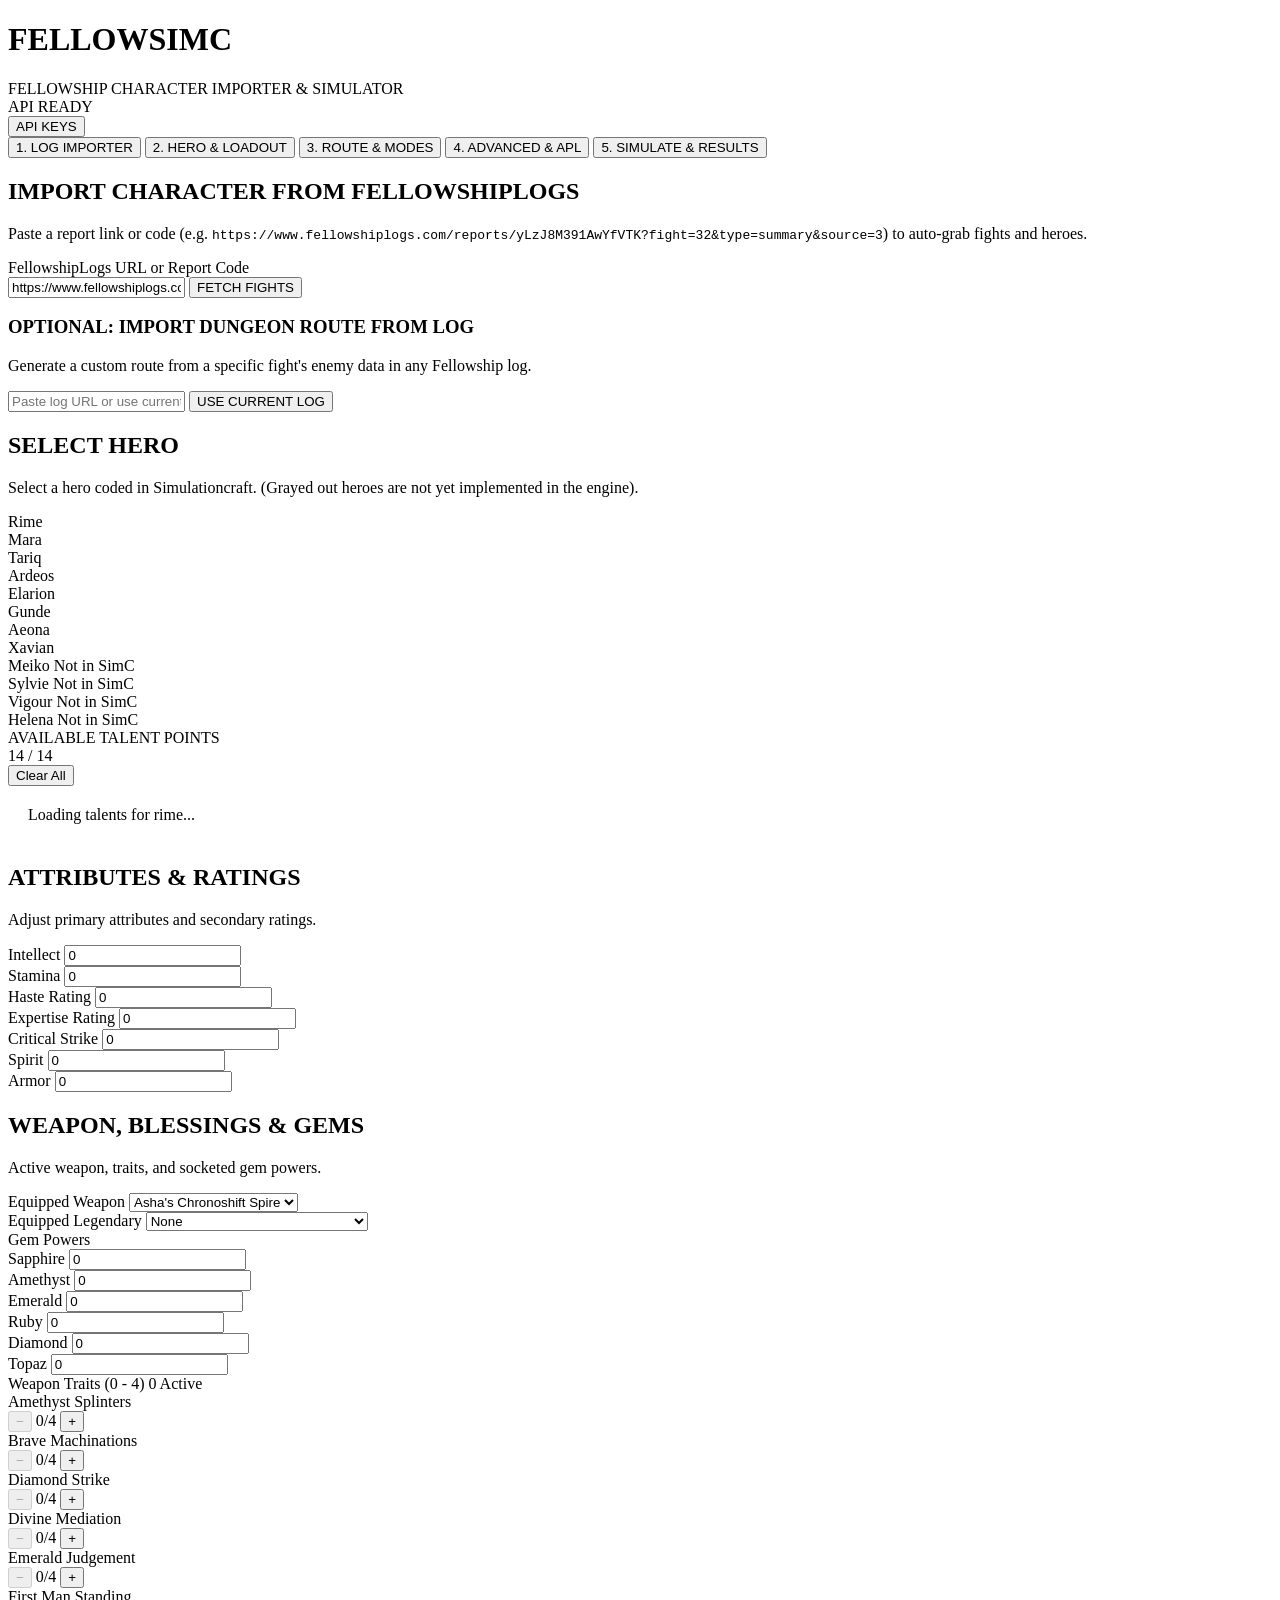
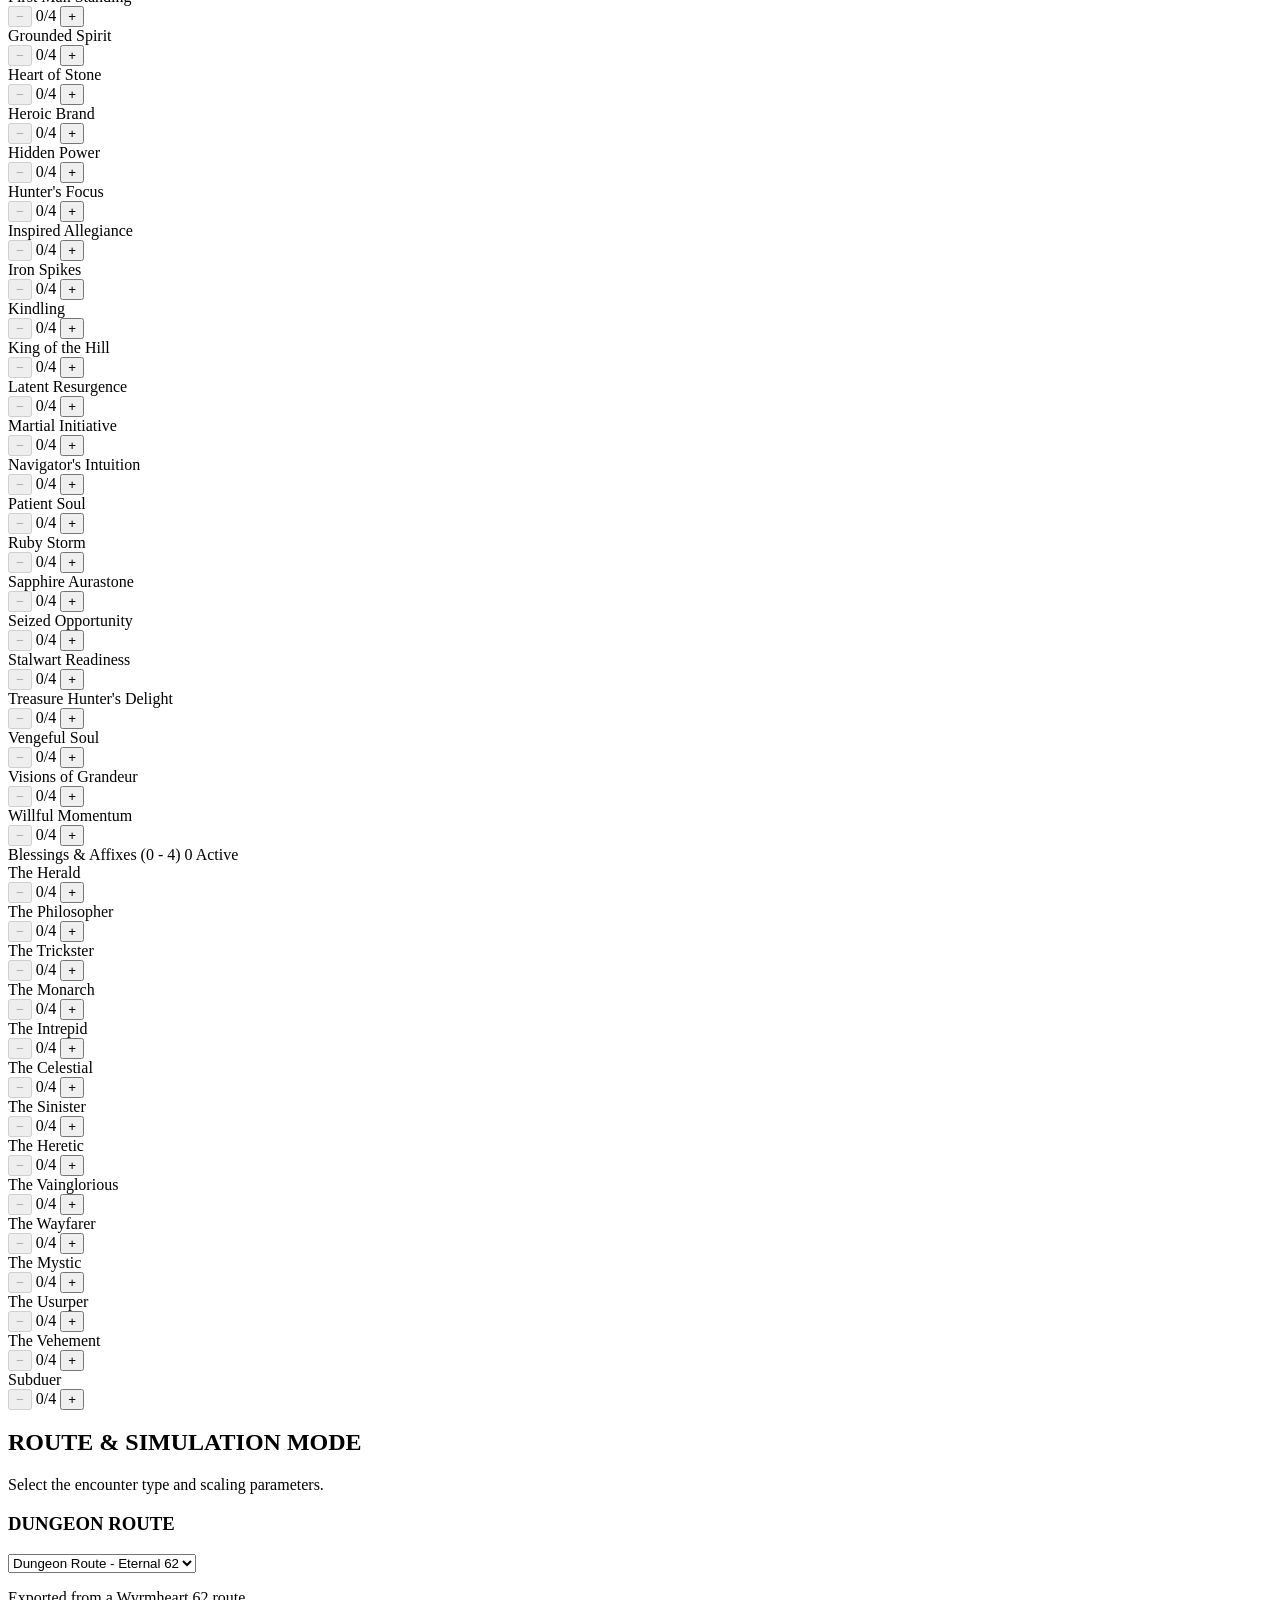
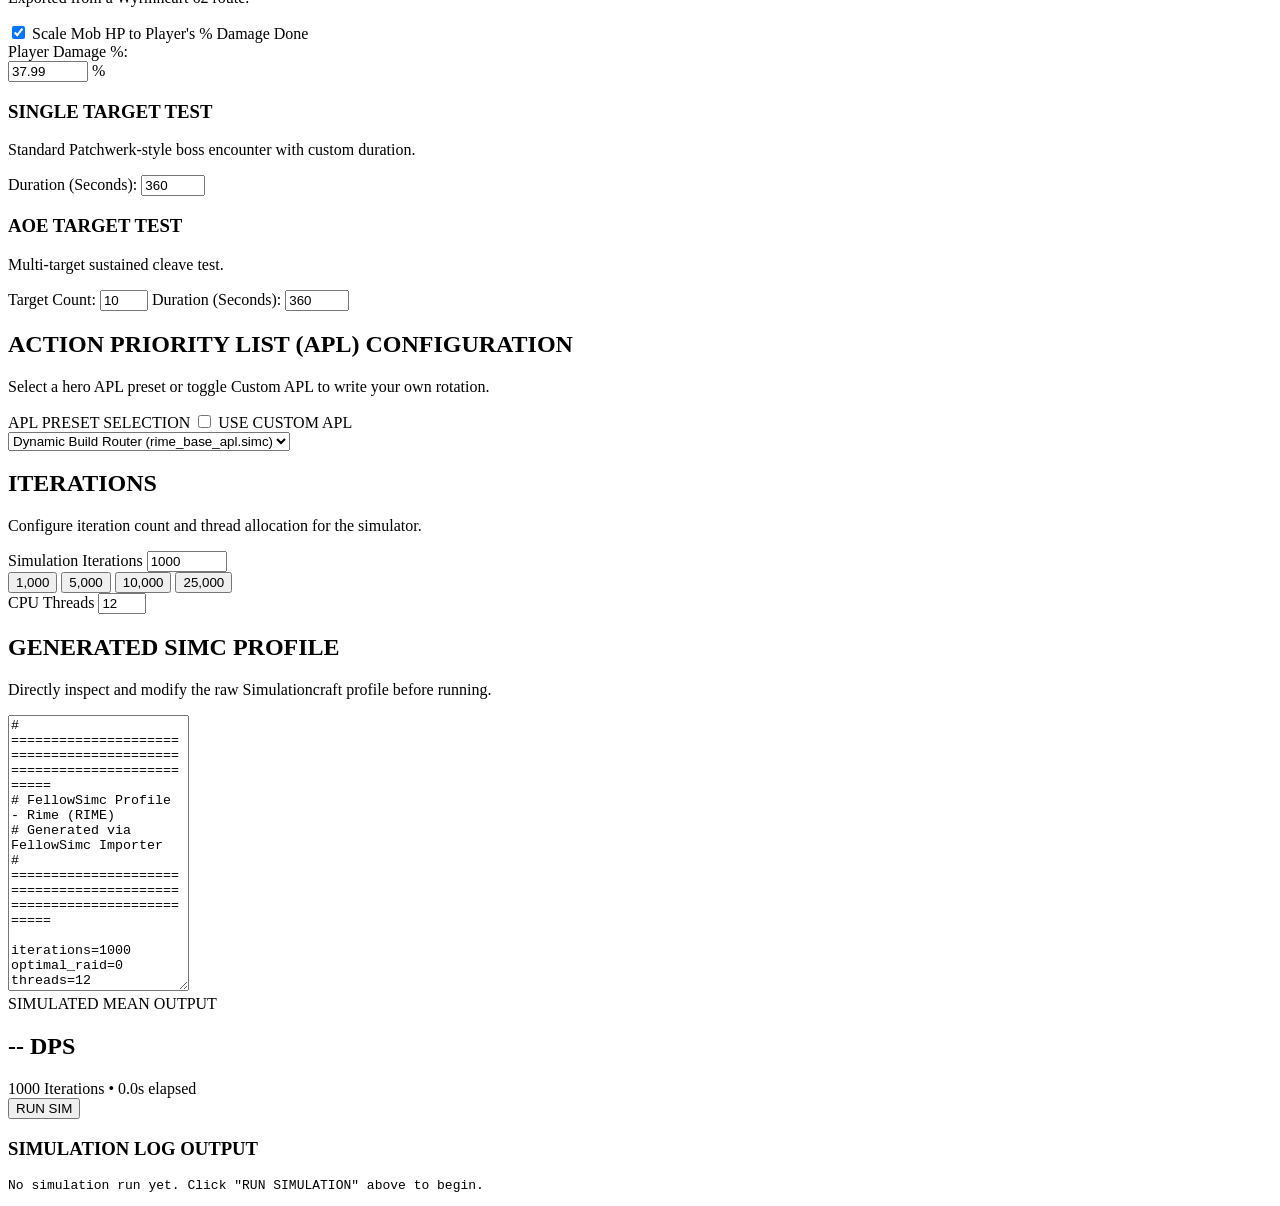
==== ui/static/index.html @ 022f887b "Updated Readme. Added Rime Base APL.  Cleaned up some UI elements to be more clear." ====
<!DOCTYPE html>
<html lang="en">
<head>
  <meta charset="UTF-8">
  <meta name="viewport" content="width=device-width, initial-scale=1.0">
  <title>FellowSimc - Fellowship Character Importer & Simulator</title>
  <link rel="stylesheet" href="css/style.css">
  <link href="https://fonts.googleapis.com/css2?family=Cinzel:wght@600;700;800&family=Inter:wght@400;500;600;700&family=JetBrains+Mono:wght@400;500;700&display=swap" rel="stylesheet">
</head>
<body>
  <div class="app-container">
    <!-- Top Header -->
    <header class="app-header">
      <div class="header-brand">
        <div class="brand-text">
          <h1><span class="brand-white">FELLOW</span><span class="brand-gold">SIMC</span></h1>
          <span class="brand-subtitle">FELLOWSHIP CHARACTER IMPORTER & SIMULATOR</span>
        </div>
      </div>
      <div class="header-actions">
        <div id="connection-status" class="status-badge connected">
          <span class="status-dot"></span>
          <span class="status-text">API READY</span>
        </div>
        <button id="btn-settings" class="btn btn-secondary" title="API Settings">API KEYS</button>
      </div>
    </header>

    <!-- Navigation Tabs -->
    <nav class="nav-tabs">
      <button class="nav-tab active" data-tab="tab-importer">1. LOG IMPORTER</button>
      <button class="nav-tab" data-tab="tab-hero">2. HERO & LOADOUT</button>
      <button class="nav-tab" data-tab="tab-routes">3. ROUTE & MODES</button>
      <button class="nav-tab" data-tab="tab-advanced">4. ADVANCED & APL</button>
      <button class="nav-tab" data-tab="tab-results">5. SIMULATE & RESULTS</button>
    </nav>

    <!-- Main Content Area -->
    <main class="main-content">
      <!-- TAB 1: IMPORTER -->
      <section id="tab-importer" class="tab-pane active">
        <div class="card">
          <div class="card-header">
            <h2>IMPORT CHARACTER FROM FELLOWSHIPLOGS</h2>
            <p>Paste a report link or code (e.g. <code>https://www.fellowshiplogs.com/reports/yLzJ8M391AwYfVTK?fight=32&type=summary&source=3</code>) to auto-grab fights and heroes.</p>
          </div>
          <div class="card-body">
            <div class="form-group">
              <label for="input-report-url">FellowshipLogs URL or Report Code</label>
              <div class="input-action-group">
                <input type="text" id="input-report-url" class="form-input" placeholder="https://www.fellowshiplogs.com/reports/yLzJ8M391AwYfVTK?fight=32&type=summary&source=3" value="https://www.fellowshiplogs.com/reports/yLzJ8M391AwYfVTK?fight=32&type=summary&source=3">
                <button id="btn-fetch-report" class="btn btn-primary">FETCH FIGHTS</button>
              </div>
            </div>

            <div id="import-selection-area" class="selection-grid" style="display: none;">
              <div class="form-group">
                <label for="select-fight">Select Fight / Encounter</label>
                <select id="select-fight" class="form-select"></select>
              </div>

              <div class="form-group">
                <label for="select-player">Select Hero / Player</label>
                <select id="select-player" class="form-select"></select>
              </div>

              <div class="form-group full-width">
                <button id="btn-load-character" class="btn btn-primary btn-lg">
                  IMPORT CHARACTER LOADOUT
                </button>
              </div>
            </div>

            <div id="character-summary-badge" class="character-summary-card" style="display: none;">
              <div class="char-header-row">
                <h3 id="summary-name">MIDPLS</h3>
                <span id="summary-class" class="badge-role">RIME</span>
              </div>
              <div class="char-quick-stats" id="summary-stats">
                <!-- Dynamically populated stats -->
              </div>
            </div>

            <!-- Optional: Import Dungeon Route from Log -->
            <div class="route-import-subcard">
              <div class="subcard-header">
                <h3>OPTIONAL: IMPORT DUNGEON ROUTE FROM LOG</h3>
                <p>Generate a custom route from a specific fight's enemy data in any Fellowship log.</p>
              </div>
              <div class="input-action-group">
                <input type="text" id="input-route-url" class="form-input" placeholder="Paste log URL or use current report..." value="">
                <button id="btn-use-current-log-route" class="btn btn-secondary">USE CURRENT LOG</button>
                <button id="btn-import-log-route" class="btn btn-primary" style="display: none;">IMPORT ROUTE</button>
              </div>
              <div id="route-import-status" class="route-status-text" style="display: none;"></div>
            </div>
          </div>
        </div>
      </section>

      <!-- TAB 2: HERO & LOADOUT (HERO SELECTOR + TALENTS + GEAR & STATS) -->
      <section id="tab-hero" class="tab-pane">
        <!-- Hero Selector Card -->
        <div class="card hero-picker-card">
          <div class="card-header">
            <h2>SELECT HERO</h2>
            <p>Select a hero coded in Simulationcraft. (Grayed out heroes are not yet implemented in the engine).</p>
          </div>
          <div class="hero-picker-grid" id="hero-picker-container">
            <!-- Active Heroes -->
            <div class="hero-picker-item active" data-hero="rime">
              <span class="hero-chip-name">Rime</span>
            </div>
            <div class="hero-picker-item" data-hero="mara">
              <span class="hero-chip-name">Mara</span>
            </div>
            <div class="hero-picker-item" data-hero="tariq">
              <span class="hero-chip-name">Tariq</span>
            </div>
            <div class="hero-picker-item" data-hero="ardeos">
              <span class="hero-chip-name">Ardeos</span>
            </div>
            <div class="hero-picker-item" data-hero="elarion">
              <span class="hero-chip-name">Elarion</span>
            </div>
            <div class="hero-picker-item" data-hero="gunde">
              <span class="hero-chip-name">Gunde</span>
            </div>
            <div class="hero-picker-item" data-hero="aeona">
              <span class="hero-chip-name">Aeona</span>
            </div>
            <div class="hero-picker-item" data-hero="xavian">
              <span class="hero-chip-name">Xavian</span>
            </div>
            <!-- Unimplemented Heroes -->
            <div class="hero-picker-item disabled" title="Not yet implemented in SimC">
              <span class="hero-chip-name">Meiko</span>
              <span class="hero-disabled-tag">Not in SimC</span>
            </div>
            <div class="hero-picker-item disabled" title="Not yet implemented in SimC">
              <span class="hero-chip-name">Sylvie</span>
              <span class="hero-disabled-tag">Not in SimC</span>
            </div>
            <div class="hero-picker-item disabled" title="Not yet implemented in SimC">
              <span class="hero-chip-name">Vigour</span>
              <span class="hero-disabled-tag">Not in SimC</span>
            </div>
            <div class="hero-picker-item disabled" title="Not yet implemented in SimC">
              <span class="hero-chip-name">Helena</span>
              <span class="hero-disabled-tag">Not in SimC</span>
            </div>
          </div>
        </div>

        <!-- Talent Tree Section -->
        <div class="card talent-tree-card">
          <div class="talent-header-row">
            <div class="talent-points-block">
              <span class="points-label">AVAILABLE TALENT POINTS</span>
              <div class="points-value-display">
                <span id="talent-points-available" class="points-bold">14</span>
                <span class="points-max">/ 14</span>
              </div>
            </div>
            <button id="btn-clear-talents" class="btn-clear-talents" type="button">Clear All</button>
          </div>

          <div class="talent-tiers-list" id="talent-tiers-container">
            <!-- Dynamically populated 6 tiers (I through VI) with 3-column talent cards -->
          </div>
        </div>

        <!-- Gear & Stats Section -->
        <div class="stats-gear-grid">
          <!-- Attributes Card -->
          <div class="card">
            <div class="card-header">
              <h2>ATTRIBUTES & RATINGS</h2>
              <p>Adjust primary attributes and secondary ratings.</p>
            </div>
            <div class="card-body">
              <div class="stats-inputs-grid">
                <div class="stat-box">
                  <label id="label-stat-primary" for="stat-primary">Intellect</label>
                  <input type="number" id="stat-primary" class="form-input" value="183">
                </div>
                <div class="stat-box">
                  <label for="stat-stamina">Stamina</label>
                  <input type="number" id="stat-stamina" class="form-input" value="397">
                </div>
                <div class="stat-box">
                  <label for="stat-haste">Haste Rating</label>
                  <input type="number" id="stat-haste" class="form-input" value="149">
                </div>
                <div class="stat-box">
                  <label for="stat-expertise">Expertise Rating</label>
                  <input type="number" id="stat-expertise" class="form-input" value="132">
                </div>
                <div class="stat-box">
                  <label for="stat-crit">Critical Strike</label>
                  <input type="number" id="stat-crit" class="form-input" value="120">
                </div>
                <div class="stat-box">
                  <label for="stat-spirit">Spirit</label>
                  <input type="number" id="stat-spirit" class="form-input" value="104">
                </div>
                <div class="stat-box">
                  <label for="stat-armor">Armor</label>
                  <input type="number" id="stat-armor" class="form-input" value="539">
                </div>
              </div>
            </div>
          </div>

          <!-- Weapon & Blessings Card -->
          <div class="card">
            <div class="card-header">
              <h2>WEAPON, BLESSINGS & GEMS</h2>
              <p>Active weapon, traits, and socketed gem powers.</p>
            </div>
            <div class="card-body">
              <div class="form-group">
                <label for="select-weapon">Equipped Weapon</label>
                <select id="select-weapon" class="form-select">
                  <option value="chronoshift" selected>Asha's Chronoshift Spire</option>
                  <option value="voidbringer">Voidbringer</option>
                  <option value="natures_fury">Nature's Fury</option>
                  <option value="twilight_skybolt">Twilight Skybolt</option>
                  <option value="fated_strike">Fated Strike</option>
                  <option value="sahrils_wrath">Sahril's Wrath</option>
                  <option value="earthbreaker">Earthbreaker</option>
                </select>
              </div>

              <div class="form-group">
                <label for="select-legendary">Equipped Legendary</label>
                <select id="select-legendary" class="form-select">
                  <!-- Dynamically populated based on active hero -->
                </select>
              </div>

              <!-- Gem Powers -->
              <div class="loadout-section">
                <div class="section-title-row">
                  <label class="section-label">Gem Powers</label>
                </div>
                <div class="gem-powers-grid">
                  <div class="gem-input-box">
                    <label for="gem-sapphire"><span class="gem-dot sapphire"></span>Sapphire</label>
                    <input type="number" id="gem-sapphire" class="form-input gem-input" min="0" step="25" value="0">
                  </div>
                  <div class="gem-input-box">
                    <label for="gem-amethyst"><span class="gem-dot amethyst"></span>Amethyst</label>
                    <input type="number" id="gem-amethyst" class="form-input gem-input" min="0" step="25" value="0">
                  </div>
                  <div class="gem-input-box">
                    <label for="gem-emerald"><span class="gem-dot emerald"></span>Emerald</label>
                    <input type="number" id="gem-emerald" class="form-input gem-input" min="0" step="25" value="0">
                  </div>
                  <div class="gem-input-box">
                    <label for="gem-ruby"><span class="gem-dot ruby"></span>Ruby</label>
                    <input type="number" id="gem-ruby" class="form-input gem-input" min="0" step="25" value="0">
                  </div>
                  <div class="gem-input-box">
                    <label for="gem-diamond"><span class="gem-dot diamond"></span>Diamond</label>
                    <input type="number" id="gem-diamond" class="form-input gem-input" min="0" step="25" value="0">
                  </div>
                  <div class="gem-input-box">
                    <label for="gem-topaz"><span class="gem-dot topaz"></span>Topaz</label>
                    <input type="number" id="gem-topaz" class="form-input gem-input" min="0" step="25" value="0">
                  </div>
                </div>
              </div>

              <!-- Weapon Traits -->
              <div class="loadout-section">
                <div class="section-title-row">
                  <label class="section-label">Weapon Traits (0 - 4)</label>
                  <span class="section-hint" id="traits-total-counter">0 Active</span>
                </div>
                <div class="steppers-grid" id="weapon-traits-container">
                  <!-- Dynamically populated with all 27 weapon traits -->
                </div>
              </div>

              <!-- Blessings & Affixes -->
              <div class="loadout-section">
                <div class="section-title-row">
                  <label class="section-label">Blessings & Affixes (0 - 4)</label>
                  <span class="section-hint" id="blessings-total-counter">0 Active</span>
                </div>
                <div class="steppers-grid" id="blessings-container">
                  <!-- Dynamically populated with all 14 blessings -->
                </div>
              </div>
            </div>
          </div>
        </div>
      </section>

      <!-- TAB 3: ROUTE & MODES -->
      <section id="tab-routes" class="tab-pane">
        <div class="card">
          <div class="card-header">
            <h2>ROUTE & SIMULATION MODE</h2>
            <p>Select the encounter type and scaling parameters.</p>
          </div>
          <div class="card-body">
            <div class="mode-cards-grid">
              <!-- Card 1: Dungeon Route -->
              <div class="mode-card active" data-mode="dungeon" id="card-mode-dungeon">
                <h3>DUNGEON ROUTE</h3>
                <div class="form-group" style="margin-top: 10px; margin-bottom: 8px;">
                  <select id="select-dungeon-route" class="form-select">
                    <option value="eternal_62" selected>Dungeon Route - Eternal 62</option>
                    <option value="custom_imported">Imported Dungeon Route</option>
                  </select>
                </div>
                <p class="mode-desc" id="dungeon-route-desc">Exported from a Wyrmheart 62 route.</p>
                <div class="mode-options">
                  <label class="checkbox-label">
                    <input type="checkbox" id="check-scale-damage" checked>
                    <span>Scale Mob HP to Player's % Damage Done</span>
                  </label>
                  <div class="scale-input-wrapper">
                    <label for="input-scale-pct">Player Damage %:</label>
                    <div class="input-with-unit">
                      <input type="number" id="input-scale-pct" class="form-input form-input-sm" value="37.99" step="0.01" min="1" max="100">
                      <span class="input-unit">%</span>
                    </div>
                  </div>
                </div>
              </div>

              <!-- Card 2: Single Target Test -->
              <div class="mode-card" data-mode="single_target" id="card-mode-st">
                <h3>SINGLE TARGET TEST</h3>
                <p class="mode-desc">Standard Patchwerk-style boss encounter with custom duration.</p>
                <div class="mode-options">
                  <label for="input-st-duration">Duration (Seconds):</label>
                  <input type="number" id="input-st-duration" class="form-input" value="360" min="30" max="1800">
                </div>
              </div>

              <!-- Card 3: AoE Target Test -->
              <div class="mode-card" data-mode="aoe" id="card-mode-aoe">
                <h3>AOE TARGET TEST</h3>
                <p class="mode-desc">Multi-target sustained cleave test.</p>
                <div class="mode-options">
                  <label for="input-aoe-targets">Target Count:</label>
                  <input type="number" id="input-aoe-targets" class="form-input" value="10" min="2" max="50">
                  <label for="input-aoe-duration" style="margin-top: 8px;">Duration (Seconds):</label>
                  <input type="number" id="input-aoe-duration" class="form-input" value="360" min="30" max="1800">
                </div>
              </div>
            </div>
          </div>
        </div>
      </section>

      <!-- TAB 5: ADVANCED & APL -->
      <section id="tab-advanced" class="tab-pane">
        <!-- APL Configuration Card -->
        <div class="card">
          <div class="card-header">
            <h2>ACTION PRIORITY LIST (APL) CONFIGURATION</h2>
            <p>Select a hero APL preset or toggle Custom APL to write your own rotation.</p>
          </div>
          <div class="card-body">
            <div class="form-group">
              <div class="form-label-row">
                <label for="select-apl-preset">APL PRESET SELECTION</label>
                <label class="checkbox-label toggle-custom-apl">
                  <input type="checkbox" id="check-custom-apl">
                  <span>USE CUSTOM APL</span>
                </label>
              </div>
              <select id="select-apl-preset" class="form-select">
                <option value="base" selected>Dynamic Build Router (rime_base_apl.simc)</option>
                <option value="talons">Solved Talons APL (rime_talons_apl.simc)</option>
                <option value="generic">Generic APL (rime_generic_apl.simc)</option>
              </select>
            </div>

            <div id="custom-apl-container" style="display: none; margin-top: 16px;">
              <label for="custom-apl-editor">Custom APL Definition (Actions & Priorities):</label>
              <textarea id="custom-apl-editor" class="code-editor" rows="10" spellcheck="false" placeholder="# Write or paste custom APL actions here...
actions.precombat=snapshot_stats
actions.precombat+=/frost_bolt
actions+=/ice_blitz
actions+=/winters_blessing
actions+=/flight_of_the_navir
actions+=/cold_snap,if=cooldown.chronoshift.up&worb<5
actions+=/chronoshift,if=(spirit>=70|spirit>=85|buff.ice_blitz.up)&(cooldown.cold_snap.charges=0|worb>=5)
actions+=/frost_bolt"></textarea>
            </div>
          </div>
        </div>

        <!-- Iterations -->
        <div class="card">
          <div class="card-header">
            <h2>ITERATIONS</h2>
            <p>Configure iteration count and thread allocation for the simulator.</p>
          </div>
          <div class="card-body">
            <div class="sim-settings-grid">
              <div class="form-group">
                <label for="input-iterations">Simulation Iterations</label>
                <input type="number" id="input-iterations" class="form-input" value="1000" min="100" max="100000" step="500">
                <div class="chip-group">
                  <button type="button" class="btn btn-primary btn-sm btn-chip" data-iterations="1000">1,000</button>
                  <button type="button" class="btn btn-secondary btn-sm btn-chip" data-iterations="5000">5,000</button>
                  <button type="button" class="btn btn-secondary btn-sm btn-chip" data-iterations="10000">10,000</button>
                  <button type="button" class="btn btn-secondary btn-sm btn-chip" data-iterations="25000">25,000</button>
                </div>
              </div>

              <div class="form-group">
                <label for="input-threads">CPU Threads</label>
                <input type="number" id="input-threads" class="form-input" value="12" min="1" max="64">
              </div>
            </div>
          </div>
        </div>

        <!-- Generated Profile Editor -->
        <div class="card">
          <div class="card-header">
            <h2>GENERATED SIMC PROFILE</h2>
            <p>Directly inspect and modify the raw Simulationcraft profile before running.</p>
          </div>
          <div class="card-body">
            <textarea id="raw-profile-editor" class="code-editor" rows="18" spellcheck="false"></textarea>
          </div>
        </div>
      </section>

      <!-- TAB 6: RESULTS -->
      <section id="tab-results" class="tab-pane">
        <div class="card results-hero-card">
          <div class="dps-main-metric">
            <span class="dps-label">SIMULATED MEAN OUTPUT</span>
            <h2 id="result-dps-value">-- DPS</h2>
            <span id="result-meta-info" class="dps-meta">1000 Iterations • 0.0s elapsed</span>
          </div>
          <div class="results-quick-actions">
            <button id="btn-run-sim" class="btn btn-primary">RUN SIM</button>
            <button id="btn-open-html-report" class="btn btn-secondary" style="display: none;">
              OPEN FULL HTML REPORT
            </button>
          </div>
        </div>

        <div class="card">
          <div class="card-header">
            <h3>SIMULATION LOG OUTPUT</h3>
          </div>
          <div class="card-body">
            <pre id="sim-console-output" class="console-box">No simulation run yet. Click "RUN SIMULATION" above to begin.</pre>
          </div>
        </div>
      </section>
    </main>

    <!-- API Keys Modal -->
    <div id="modal-settings" class="modal-overlay" style="display: none;">
      <div class="modal-card">
        <div class="modal-header">
          <h3>FELLOWSHIPLOGS API CONFIGURATION</h3>
          <button id="btn-close-modal" class="btn-close">✕</button>
        </div>
        <div class="modal-body">
          <p>Enter your Client ID and Client Secret from <a href="https://www.fellowshiplogs.com/profile" target="_blank">fellowshiplogs.com/profile</a>.</p>
          <div class="form-group">
            <label for="cfg-client-id">Client ID</label>
            <input type="text" id="cfg-client-id" class="form-input" placeholder="Enter Client ID...">
          </div>
          <div class="form-group">
            <label for="cfg-client-secret">Client Secret</label>
            <input type="password" id="cfg-client-secret" class="form-input" placeholder="Enter Client Secret...">
          </div>
        </div>
        <div class="modal-footer">
          <button id="btn-save-settings" class="btn btn-primary">SAVE CREDENTIALS</button>
        </div>
      </div>
    </div>
  </div>

  <script src="js/app.js"></script>
</body>
</html>
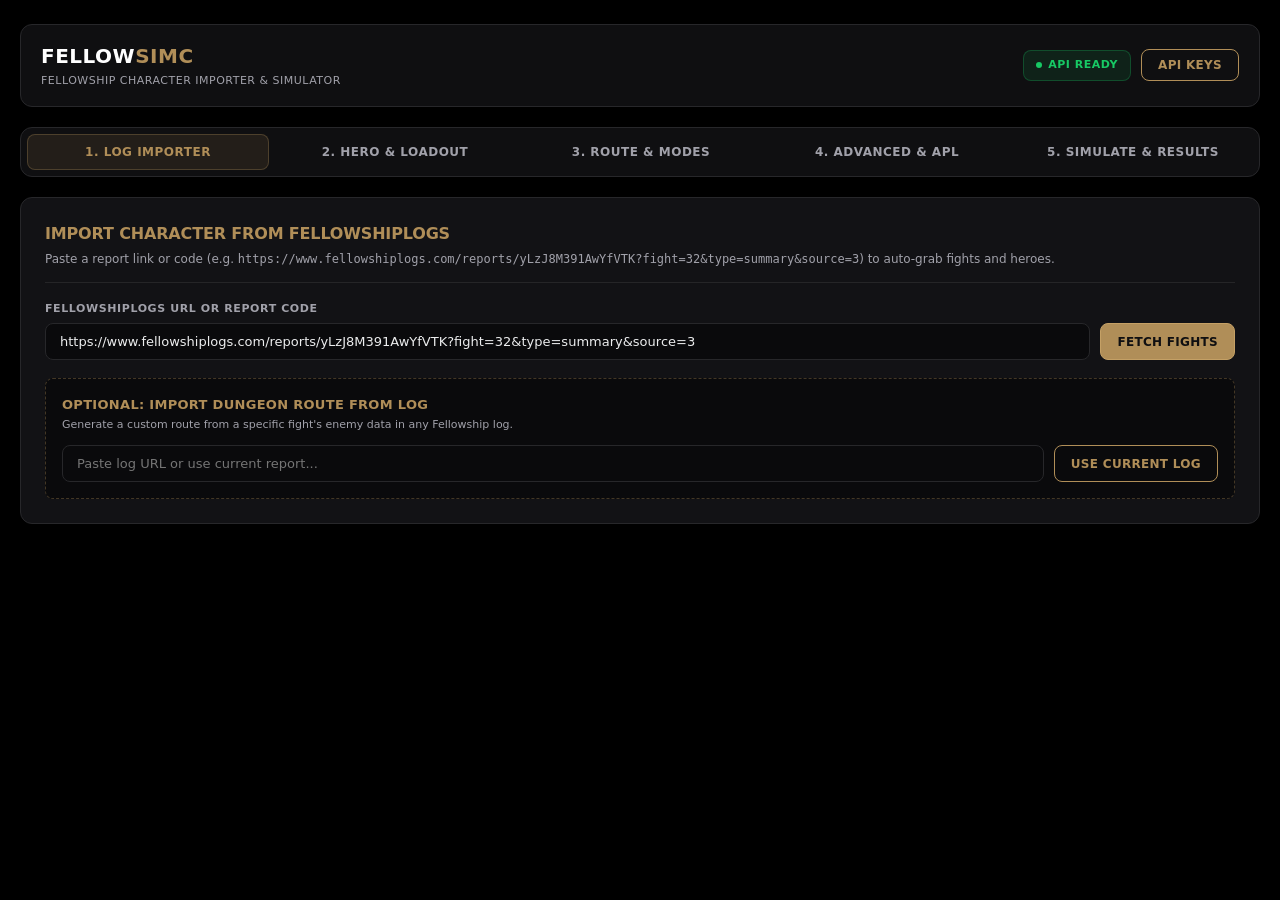
==== commit ea577816: "Improved rime apls maybe. or at the very least got basic ones in for FWW and Beam. Abstracted out so" ====
--- a/ui/static/index.html
+++ b/ui/static/index.html
@@ -53,7 +53,7 @@
               </div>
             </div>
 
-            <div id="import-selection-area" class="selection-grid" style="display: none;">
+            <div id="import-selection-area" class="selection-grid hidden">
               <div class="form-group">
                 <label for="select-fight">Select Fight / Encounter</label>
                 <select id="select-fight" class="form-select"></select>
@@ -71,7 +71,7 @@
               </div>
             </div>
 
-            <div id="character-summary-badge" class="character-summary-card" style="display: none;">
+            <div id="character-summary-badge" class="character-summary-card hidden">
               <div class="char-header-row">
                 <h3 id="summary-name">MIDPLS</h3>
                 <span id="summary-class" class="badge-role">RIME</span>
@@ -88,11 +88,11 @@
                 <p>Generate a custom route from a specific fight's enemy data in any Fellowship log.</p>
               </div>
               <div class="input-action-group">
-                <input type="text" id="input-route-url" class="form-input" placeholder="Paste log URL or use current report..." value="">
+                <input type="text" id="input-route-url" class="form-input" placeholder="Paste log URL or use current report...">
                 <button id="btn-use-current-log-route" class="btn btn-secondary">USE CURRENT LOG</button>
-                <button id="btn-import-log-route" class="btn btn-primary" style="display: none;">IMPORT ROUTE</button>
-              </div>
-              <div id="route-import-status" class="route-status-text" style="display: none;"></div>
+                <button id="btn-import-log-route" class="btn btn-primary hidden">IMPORT ROUTE</button>
+              </div>
+              <div id="route-import-status" class="route-status-text hidden"></div>
             </div>
           </div>
         </div>
@@ -175,72 +175,100 @@
           <!-- Attributes Card -->
           <div class="card">
             <div class="card-header">
-              <h2>ATTRIBUTES & RATINGS</h2>
-              <p>Adjust primary attributes and secondary ratings.</p>
+              <h2>CHARACTER ATTRIBUTES & RATINGS</h2>
+              <p>Gear ratings and primary stat (+100 base included). <em>Tip: We recommend importing your character directly from FellowshipLogs for accurate gear affixes and gems.</em></p>
             </div>
             <div class="card-body">
               <div class="stats-inputs-grid">
                 <div class="stat-box">
-                  <label id="label-stat-primary" for="stat-primary">Intellect</label>
-                  <input type="number" id="stat-primary" class="form-input" value="183">
-                </div>
-                <div class="stat-box">
-                  <label for="stat-stamina">Stamina</label>
-                  <input type="number" id="stat-stamina" class="form-input" value="397">
-                </div>
-                <div class="stat-box">
-                  <label for="stat-haste">Haste Rating</label>
-                  <input type="number" id="stat-haste" class="form-input" value="149">
-                </div>
-                <div class="stat-box">
-                  <label for="stat-expertise">Expertise Rating</label>
-                  <input type="number" id="stat-expertise" class="form-input" value="132">
-                </div>
-                <div class="stat-box">
-                  <label for="stat-crit">Critical Strike</label>
-                  <input type="number" id="stat-crit" class="form-input" value="120">
-                </div>
-                <div class="stat-box">
-                  <label for="stat-spirit">Spirit</label>
-                  <input type="number" id="stat-spirit" class="form-input" value="104">
-                </div>
-                <div class="stat-box">
-                  <label for="stat-armor">Armor</label>
+                  <div class="stat-box-header">
+                    <label id="label-stat-primary" for="stat-primary">Intellect</label>
+                  </div>
+                  <input type="number" id="stat-primary" class="form-input" value="259">
+                </div>
+                <div class="stat-box">
+                  <div class="stat-box-header">
+                    <label for="stat-stamina">Stamina</label>
+                  </div>
+                  <input type="number" id="stat-stamina" class="form-input" value="425">
+                </div>
+                <div class="stat-box">
+                  <div class="stat-box-header">
+                    <label for="stat-haste">Haste Rating</label>
+                  </div>
+                  <input type="number" id="stat-haste" class="form-input" value="53">
+                </div>
+                <div class="stat-box">
+                  <div class="stat-box-header">
+                    <label for="stat-expertise">Expertise Rating</label>
+                  </div>
+                  <input type="number" id="stat-expertise" class="form-input" value="158">
+                </div>
+                <div class="stat-box">
+                  <div class="stat-box-header">
+                    <label for="stat-crit">Critical Strike</label>
+                  </div>
+                  <input type="number" id="stat-crit" class="form-input" value="185">
+                </div>
+                <div class="stat-box">
+                  <div class="stat-box-header">
+                    <label for="stat-spirit">Spirit</label>
+                  </div>
+                  <input type="number" id="stat-spirit" class="form-input" value="146">
+                </div>
+                <div class="stat-box">
+                  <div class="stat-box-header">
+                    <label for="stat-armor">Armor</label>
+                  </div>
                   <input type="number" id="stat-armor" class="form-input" value="539">
                 </div>
               </div>
-            </div>
-          </div>
-
-          <!-- Weapon & Blessings Card -->
+
+              <!-- Weapon & Legendary -->
+              <div class="loadout-section">
+                <div class="form-group" style="margin-bottom: 12px;">
+                  <label for="select-weapon">Equipped Weapon</label>
+                  <select id="select-weapon" class="form-select">
+                    <option value="chronoshift" selected>Asha's Chronoshift Spire</option>
+                    <option value="voidbringers_touch">Voidbringer's Touch</option>
+                    <option value="icicles_of_anzhyr">Icicles of Anzhyr</option>
+                    <option value="natures_fury">Nature's Fury</option>
+                    <option value="twilight_skybolt">Twilight Skybolt</option>
+                    <option value="fated_strike">Fated Strike</option>
+                    <option value="sahrils_wrath">Sahril's Wrath</option>
+                    <option value="earthbreaker">Earthbreaker</option>
+                  </select>
+                </div>
+                <div class="form-group" style="margin-bottom: 0;">
+                  <label for="select-legendary">Equipped Legendary</label>
+                  <select id="select-legendary" class="form-select">
+                    <!-- Dynamically populated based on active hero -->
+                  </select>
+                </div>
+              </div>
+
+              <!-- Active Gear Sets -->
+              <div class="loadout-section">
+                <div class="section-title-row">
+                  <label class="section-label">Active Gear Sets</label>
+                  <span class="section-hint" id="sets-total-counter">0 Active</span>
+                </div>
+                <div class="sets-grid" id="gear-sets-container">
+                  <!-- Dynamically populated with all 12 gear sets -->
+                </div>
+              </div>
+            </div>
+          </div>
+
+          <!-- Gems, Traits & Blessings Card -->
           <div class="card">
             <div class="card-header">
-              <h2>WEAPON, BLESSINGS & GEMS</h2>
-              <p>Active weapon, traits, and socketed gem powers.</p>
+              <h2>GEMS, TRAITS & BLESSINGS</h2>
+              <p>Socketed gem powers, weapon traits, and active blessings.</p>
             </div>
             <div class="card-body">
-              <div class="form-group">
-                <label for="select-weapon">Equipped Weapon</label>
-                <select id="select-weapon" class="form-select">
-                  <option value="chronoshift" selected>Asha's Chronoshift Spire</option>
-                  <option value="voidbringer">Voidbringer</option>
-                  <option value="natures_fury">Nature's Fury</option>
-                  <option value="twilight_skybolt">Twilight Skybolt</option>
-                  <option value="fated_strike">Fated Strike</option>
-                  <option value="sahrils_wrath">Sahril's Wrath</option>
-                  <option value="earthbreaker">Earthbreaker</option>
-                </select>
-              </div>
-
-              <div class="form-group">
-                <label for="select-legendary">Equipped Legendary</label>
-                <select id="select-legendary" class="form-select">
-                  <!-- Dynamically populated based on active hero -->
-                </select>
-              </div>
-
               <!-- Gem Powers -->
-              <div class="loadout-section">
+              <div class="loadout-section" style="border-top: none; padding-top: 0;">
                 <div class="section-title-row">
                   <label class="section-label">Gem Powers</label>
                 </div>
@@ -272,22 +300,22 @@
                 </div>
               </div>
 
-              <!-- Weapon Traits -->
+              <!-- Traits -->
               <div class="loadout-section">
                 <div class="section-title-row">
-                  <label class="section-label">Weapon Traits (0 - 4)</label>
-                  <span class="section-hint" id="traits-total-counter">0 Active</span>
+                  <label class="section-label">Traits</label>
+                  <span class="section-hint" id="traits-total-counter">0 Total</span>
                 </div>
                 <div class="steppers-grid" id="weapon-traits-container">
                   <!-- Dynamically populated with all 27 weapon traits -->
                 </div>
               </div>
 
-              <!-- Blessings & Affixes -->
+              <!-- Blessings -->
               <div class="loadout-section">
                 <div class="section-title-row">
-                  <label class="section-label">Blessings & Affixes (0 - 4)</label>
-                  <span class="section-hint" id="blessings-total-counter">0 Active</span>
+                  <label class="section-label">Blessings</label>
+                  <span class="section-hint" id="blessings-total-counter">0 Total</span>
                 </div>
                 <div class="steppers-grid" id="blessings-container">
                   <!-- Dynamically populated with all 14 blessings -->
@@ -358,7 +386,7 @@
         </div>
       </section>
 
-      <!-- TAB 5: ADVANCED & APL -->
+      <!-- TAB 4: ADVANCED & APL -->
       <section id="tab-advanced" class="tab-pane">
         <!-- APL Configuration Card -->
         <div class="card">
@@ -377,12 +405,14 @@
               </div>
               <select id="select-apl-preset" class="form-select">
                 <option value="base" selected>Dynamic Build Router (rime_base_apl.simc)</option>
-                <option value="talons">Solved Talons APL (rime_talons_apl.simc)</option>
+                <option value="talons">Icy Talons APL (rime_talons_apl.simc)</option>
+                <option value="frostweaver">Frostweaver's Wrath APL (rime_frostweaver_apl.simc)</option>
+                <option value="soulfrost">Soulfrost Torrent APL (rime_soulfrost_apl.simc)</option>
                 <option value="generic">Generic APL (rime_generic_apl.simc)</option>
               </select>
             </div>
 
-            <div id="custom-apl-container" style="display: none; margin-top: 16px;">
+            <div id="custom-apl-container" class="hidden" style="margin-top: 16px;">
               <label for="custom-apl-editor">Custom APL Definition (Actions & Priorities):</label>
               <textarea id="custom-apl-editor" class="code-editor" rows="10" spellcheck="false" placeholder="# Write or paste custom APL actions here...
 actions.precombat=snapshot_stats
@@ -446,7 +476,7 @@
           </div>
           <div class="results-quick-actions">
             <button id="btn-run-sim" class="btn btn-primary">RUN SIM</button>
-            <button id="btn-open-html-report" class="btn btn-secondary" style="display: none;">
+            <button id="btn-open-html-report" class="btn btn-secondary hidden">
               OPEN FULL HTML REPORT
             </button>
           </div>
@@ -464,7 +494,7 @@
     </main>
 
     <!-- API Keys Modal -->
-    <div id="modal-settings" class="modal-overlay" style="display: none;">
+    <div id="modal-settings" class="modal-overlay hidden">
       <div class="modal-card">
         <div class="modal-header">
           <h3>FELLOWSHIPLOGS API CONFIGURATION</h3>
@@ -482,12 +512,12 @@
           </div>
         </div>
         <div class="modal-footer">
-          <button id="btn-save-settings" class="btn btn-primary">SAVE CREDENTIALS</button>
+          <button id="btn-save-credentials" class="btn btn-primary">SAVE CREDENTIALS</button>
         </div>
       </div>
     </div>
   </div>
 
-  <script src="js/app.js"></script>
+  <script type="module" src="js/app.js"></script>
 </body>
 </html>
--- a/ui/static/css/style.css
+++ b/ui/static/css/style.css
@@ -0,0 +1,1143 @@
+:root {
+  
+  --bg-page: #000000;
+  --bg-header: #0f0f11;
+  --bg-card: #121215;
+  --bg-card-hover: #18181c;
+  --bg-input: #0a0a0c;
+  
+  --border-color: #27272a;
+  --border-subtle: rgba(255, 255, 255, 0.08);
+  --border-gold: #b08e58;
+  --border-focus: #b08e58;
+  
+  --text-main: #ecedee;
+  --text-muted: #a1a1aa;
+  --text-gold: #b08e58;
+  --text-gold-bright: #d4af6e;
+  --text-white: #ffffff;
+  
+  --gold-btn: #b08e58;
+  --gold-btn-hover: #c4a065;
+  --gold-btn-text: #0f0f11;
+  
+  --accent-success: #17c964;
+  --accent-warning: #f5a524;
+  --accent-danger: #f31260;
+  
+  --radius-sm: 6px;
+  --radius-md: 8px;
+  --radius-lg: 12px;
+  
+  --font-sans: ui-sans-serif, system-ui, -apple-system, BlinkMacSystemFont, "Segoe UI", Roboto, "Helvetica Neue", Arial, sans-serif;
+  --font-mono: ui-monospace, SFMono-Regular, Menlo, Monaco, Consolas, "Liberation Mono", "Courier New", monospace;
+}
+
+* {
+  box-sizing: border-box;
+  margin: 0;
+  padding: 0;
+}
+
+body {
+  background-color: var(--bg-page);
+  color: var(--text-main);
+  font-family: var(--font-sans);
+  font-size: 14px;
+  line-height: 1.5;
+  min-height: 100vh;
+  -webkit-font-smoothing: antialiased;
+}
+
+.app-container {
+  max-width: 1280px;
+  margin: 0 auto;
+  padding: 24px 20px;
+}
+
+/* Header */
+.app-header {
+  display: flex;
+  align-items: center;
+  justify-content: space-between;
+  padding: 16px 20px;
+  background: var(--bg-header);
+  border: 1px solid var(--border-color);
+  border-radius: var(--radius-lg);
+  margin-bottom: 20px;
+}
+
+.header-brand {
+  display: flex;
+  align-items: center;
+}
+
+.brand-text h1 {
+  font-size: 20px;
+  font-weight: 800;
+  letter-spacing: 0.5px;
+}
+
+.brand-white {
+  color: #ffffff;
+}
+
+.brand-gold {
+  color: var(--text-gold);
+}
+
+.brand-subtitle {
+  font-size: 11px;
+  font-weight: 500;
+  color: var(--text-muted);
+  letter-spacing: 0.5px;
+  text-transform: uppercase;
+  display: block;
+  margin-top: 2px;
+}
+
+.header-actions {
+  display: flex;
+  align-items: center;
+  gap: 10px;
+}
+
+/* Status Badge */
+.status-badge {
+  display: flex;
+  align-items: center;
+  gap: 6px;
+  padding: 6px 12px;
+  border-radius: var(--radius-md);
+  font-size: 11px;
+  font-weight: 600;
+  letter-spacing: 0.5px;
+  text-transform: uppercase;
+  background: rgba(23, 201, 100, 0.1);
+  border: 1px solid rgba(23, 201, 100, 0.25);
+  color: var(--accent-success);
+}
+
+.status-dot {
+  width: 6px;
+  height: 6px;
+  border-radius: 50%;
+  background: var(--accent-success);
+}
+
+/* Buttons (HeroUI Style) */
+.btn {
+  display: inline-flex;
+  align-items: center;
+  justify-content: center;
+  gap: 6px;
+  padding: 8px 16px;
+  border-radius: var(--radius-md);
+  font-family: var(--font-sans);
+  font-size: 12px;
+  font-weight: 600;
+  letter-spacing: 0.3px;
+  cursor: pointer;
+  transition: all 0.15s ease;
+  border: 1px solid transparent;
+  white-space: nowrap;
+}
+
+.btn-primary {
+  background: var(--gold-btn);
+  border: 1px solid #c4a065;
+  color: var(--gold-btn-text);
+}
+
+.btn-primary:hover:not(:disabled) {
+  background: var(--gold-btn-hover);
+  box-shadow: 0 0 12px rgba(176, 142, 88, 0.35);
+}
+
+.btn-secondary {
+  background: rgba(0, 0, 0, 0);
+  border: 1px solid var(--border-gold);
+  color: var(--text-gold);
+}
+
+.btn-secondary:hover:not(:disabled) {
+  background: rgba(176, 142, 88, 0.1);
+  color: var(--text-gold-bright);
+}
+
+.btn:disabled {
+  opacity: 0.4;
+  cursor: not-allowed;
+}
+
+.btn-lg {
+  padding: 12px 24px;
+  font-size: 13px;
+  width: 100%;
+}
+
+.btn-sm {
+  padding: 6px 12px;
+  font-size: 11px;
+}
+
+.btn-chip {
+  padding: 6px 14px;
+  border-radius: var(--radius-sm);
+}
+
+/* Navigation Tabs (FellowsGuide HeroUI Style) */
+.nav-tabs {
+  display: flex;
+  gap: 6px;
+  background: var(--bg-header);
+  border: 1px solid var(--border-color);
+  border-radius: var(--radius-lg);
+  padding: 6px;
+  margin-bottom: 20px;
+  overflow-x: auto;
+}
+
+.nav-tab {
+  flex: 1;
+  padding: 10px 14px;
+  background: transparent;
+  border: none;
+  border-radius: var(--radius-md);
+  color: var(--text-muted);
+  font-family: var(--font-sans);
+  font-size: 12px;
+  font-weight: 600;
+  letter-spacing: 0.5px;
+  text-transform: uppercase;
+  cursor: pointer;
+  transition: all 0.15s ease;
+  white-space: nowrap;
+}
+
+.nav-tab:hover {
+  color: var(--text-main);
+  background: rgba(255, 255, 255, 0.04);
+}
+
+.nav-tab.active {
+  color: var(--text-gold);
+  background: rgba(176, 142, 88, 0.12);
+  border: 1px solid rgba(176, 142, 88, 0.3);
+}
+
+/* Cards */
+.tab-pane {
+  display: none;
+}
+
+.tab-pane.active {
+  display: block;
+}
+
+.card {
+  background: var(--bg-card);
+  border: 1px solid var(--border-color);
+  border-radius: var(--radius-lg);
+  padding: 24px;
+  margin-bottom: 20px;
+}
+
+.card-header {
+  margin-bottom: 18px;
+  padding-bottom: 14px;
+  border-bottom: 1px solid var(--border-subtle);
+}
+
+.card-header h2, .card-header h3 {
+  font-size: 16px;
+  font-weight: 700;
+  letter-spacing: -0.01em;
+  color: var(--text-gold);
+  margin-bottom: 4px;
+}
+
+.card-header p {
+  color: var(--text-muted);
+  font-size: 12px;
+}
+
+/* Forms & Inputs */
+.form-group {
+  margin-bottom: 16px;
+}
+
+.form-group label {
+  display: block;
+  font-size: 11px;
+  font-weight: 600;
+  color: var(--text-muted);
+  text-transform: uppercase;
+  letter-spacing: 0.6px;
+  margin-bottom: 6px;
+}
+
+.form-input, .form-select {
+  width: 100%;
+  padding: 10px 14px;
+  background: var(--bg-input);
+  border: 1px solid var(--border-color);
+  border-radius: var(--radius-md);
+  color: var(--text-main);
+  font-family: inherit;
+  font-size: 13px;
+  outline: none;
+  transition: all 0.15s ease;
+}
+
+.form-input:focus, .form-select:focus {
+  border-color: var(--border-focus);
+  box-shadow: 0 0 0 2px rgba(176, 142, 88, 0.2);
+}
+
+.input-action-group {
+  display: flex;
+  gap: 10px;
+}
+
+.input-action-group .form-input {
+  flex: 1;
+}
+
+.selection-grid {
+  display: grid;
+  grid-template-columns: 1fr 1fr;
+  gap: 16px;
+  margin-top: 16px;
+}
+
+.full-width {
+  grid-column: 1 / -1;
+}
+
+/* Character Summary & Hero Tags */
+.character-summary-card {
+  margin-top: 18px;
+  padding: 16px 20px;
+  background: var(--bg-input);
+  border: 1px solid rgba(176, 142, 88, 0.35);
+  border-radius: var(--radius-md);
+  display: flex;
+  flex-direction: column;
+  gap: 12px;
+}
+
+.char-header-row {
+  display: flex;
+  align-items: center;
+  gap: 12px;
+  width: 100%;
+}
+
+.char-header-row h3 {
+  font-size: 18px;
+  font-weight: 700;
+  color: var(--text-white);
+  letter-spacing: 0.5px;
+  margin: 0;
+}
+
+.badge-role {
+  padding: 3px 8px;
+  background: rgba(176, 142, 88, 0.1);
+  border: 1px solid rgba(176, 142, 88, 0.3);
+  border-radius: var(--radius-sm);
+  color: var(--text-gold);
+  font-size: 10px;
+  font-weight: 700;
+  letter-spacing: 0.5px;
+  text-transform: uppercase;
+}
+
+.char-quick-stats {
+  display: flex;
+  flex-wrap: wrap;
+  gap: 16px;
+  font-size: 12px;
+  color: var(--text-muted);
+  padding-top: 10px;
+  border-top: 1px solid var(--border-subtle);
+  width: 100%;
+}
+
+.char-quick-stats strong {
+  color: var(--text-main);
+}
+
+.form-label-row {
+  display: flex;
+  align-items: center;
+  justify-content: space-between;
+  margin-bottom: 6px;
+}
+
+.form-label-row label {
+  margin-bottom: 0;
+}
+
+/* Route Import Subcard */
+.route-import-subcard {
+  margin-top: 18px;
+  padding: 16px;
+  background: var(--bg-input);
+  border: 1px dashed rgba(176, 142, 88, 0.35);
+  border-radius: var(--radius-md);
+}
+
+.subcard-header h3 {
+  font-size: 13px;
+  font-weight: 700;
+  color: var(--text-gold);
+  letter-spacing: 0.3px;
+  margin-bottom: 2px;
+}
+
+.subcard-header p {
+  font-size: 11px;
+  color: var(--text-muted);
+  margin-bottom: 12px;
+}
+
+.route-status-text {
+  margin-top: 8px;
+  font-size: 12px;
+  color: var(--accent-success);
+}
+
+/* Hero Selection Picker */
+.hero-picker-card {
+  margin-bottom: 20px;
+  padding: 18px 24px;
+}
+
+.hero-picker-grid {
+  display: grid;
+  grid-template-columns: repeat(auto-fill, minmax(130px, 1fr));
+  gap: 10px;
+  margin-top: 12px;
+}
+
+.hero-picker-item {
+  display: flex;
+  align-items: center;
+  gap: 8px;
+  padding: 8px 12px;
+  background: #121215;
+  border: 1px solid var(--border-color);
+  border-radius: var(--radius-md);
+  cursor: pointer;
+  transition: all 0.15s ease;
+  user-select: none;
+}
+
+.hero-picker-item:hover:not(.disabled) {
+  border-color: #3f3f46;
+  background: #18181c;
+}
+
+.hero-picker-item.active {
+  background: rgba(176, 142, 88, 0.12);
+  border-color: var(--border-gold);
+  box-shadow: 0 0 10px rgba(176, 142, 88, 0.2);
+}
+
+.hero-picker-item.active .hero-chip-name {
+  color: var(--text-gold);
+  font-weight: 700;
+}
+
+.hero-picker-item.disabled {
+  opacity: 0.35;
+  cursor: not-allowed;
+  filter: grayscale(0.8);
+  border-style: dashed;
+}
+
+.hero-chip-name {
+  font-size: 13px;
+  font-weight: 600;
+  color: var(--text-main);
+}
+
+.hero-disabled-tag {
+  font-size: 9px;
+  font-weight: 700;
+  color: #ef4444;
+  background: rgba(239, 68, 68, 0.12);
+  padding: 2px 5px;
+  border-radius: 4px;
+  margin-left: auto;
+}
+
+/* Talent Tree Layout (FellowsGuide 6-Tier System) */
+.talent-tree-card {
+  padding: 24px;
+  margin-bottom: 20px;
+}
+
+.talent-header-row {
+  display: flex;
+  align-items: center;
+  justify-content: space-between;
+  margin-bottom: 24px;
+  padding-bottom: 16px;
+  border-bottom: 1px solid var(--border-subtle);
+}
+
+.talent-points-block {
+  display: flex;
+  flex-direction: column;
+  gap: 4px;
+}
+
+.points-label {
+  font-size: 11px;
+  font-weight: 700;
+  color: var(--text-muted);
+  letter-spacing: 0.8px;
+  text-transform: uppercase;
+}
+
+.points-value-display {
+  display: flex;
+  align-items: baseline;
+  gap: 6px;
+}
+
+.points-bold {
+  font-size: 24px;
+  font-weight: 800;
+  color: #ffffff;
+}
+
+.points-max {
+  font-size: 14px;
+  font-weight: 600;
+  color: var(--text-muted);
+}
+
+.btn-clear-talents {
+  background: transparent;
+  border: 1px solid var(--border-color);
+  color: var(--text-main);
+  border-radius: var(--radius-md);
+  padding: 6px 14px;
+  font-size: 12px;
+  font-weight: 600;
+  cursor: pointer;
+  transition: all 0.15s ease;
+}
+
+.btn-clear-talents:hover {
+  border-color: var(--border-gold);
+  color: var(--text-gold);
+  background: rgba(176, 142, 88, 0.08);
+}
+
+.talent-tiers-list {
+  display: flex;
+  flex-direction: column;
+  gap: 12px;
+}
+
+.talent-tier-row {
+  display: flex;
+  align-items: stretch;
+  gap: 12px;
+}
+
+.tier-indicator {
+  width: 38px;
+  min-width: 38px;
+  display: flex;
+  align-items: center;
+  justify-content: center;
+  background: #101013;
+  border: 1px solid var(--border-color);
+  border-radius: var(--radius-md);
+  color: var(--text-muted);
+  font-weight: 700;
+  font-size: 13px;
+  letter-spacing: 0.5px;
+}
+
+.tier-cards-grid {
+  display: grid;
+  grid-template-columns: repeat(3, 1fr);
+  gap: 12px;
+  flex: 1;
+}
+
+.talent-card {
+  display: flex;
+  align-items: center;
+  justify-content: space-between;
+  padding: 10px 14px;
+  background: #121215;
+  border: 1px solid var(--border-color);
+  border-radius: var(--radius-md);
+  cursor: pointer;
+  transition: all 0.15s ease;
+  user-select: none;
+}
+
+.talent-card:hover {
+  background: #18181c;
+  border-color: #3f3f46;
+}
+
+.talent-card.active {
+  background: rgba(176, 142, 88, 0.08);
+  border-color: var(--border-gold);
+  box-shadow: 0 0 12px rgba(176, 142, 88, 0.12);
+}
+
+.talent-info-group {
+  display: flex;
+  align-items: center;
+  gap: 12px;
+  min-width: 0;
+}
+
+.talent-icon-box {
+  width: 36px;
+  height: 36px;
+  min-width: 36px;
+  border-radius: 6px;
+  overflow: hidden;
+  display: flex;
+  align-items: center;
+  justify-content: center;
+  background: #09090b;
+  border: 1px solid rgba(255, 255, 255, 0.08);
+}
+
+.talent-icon-box svg {
+  width: 100%;
+  height: 100%;
+}
+
+.talent-icon-img {
+  width: 100%;
+  height: 100%;
+  object-fit: cover;
+  display: block;
+}
+
+.talent-name {
+  font-size: 13px;
+  font-weight: 600;
+  color: var(--text-main);
+  white-space: nowrap;
+  overflow: hidden;
+  text-overflow: ellipsis;
+}
+
+.talent-card.active .talent-name {
+  color: #ffffff;
+}
+
+.talent-pts-badge {
+  padding: 3px 8px;
+  background: #18181b;
+  border: 1px solid #27272a;
+  border-radius: 6px;
+  font-size: 11px;
+  font-weight: 700;
+  color: var(--text-muted);
+  white-space: nowrap;
+  letter-spacing: 0.3px;
+}
+
+.talent-card.active .talent-pts-badge {
+  background: rgba(176, 142, 88, 0.18);
+  border-color: var(--border-gold);
+  color: var(--text-gold);
+}
+
+@media (max-width: 900px) {
+  .tier-cards-grid {
+    grid-template-columns: 1fr;
+  }
+}
+
+/* Stats Inputs Grid */
+.stats-gear-grid {
+  display: grid;
+  grid-template-columns: 1fr 1fr;
+  gap: 20px;
+}
+
+.stats-inputs-grid {
+  display: grid;
+  grid-template-columns: 1fr 1fr;
+  gap: 12px;
+}
+
+.stat-box-header {
+  display: flex;
+  align-items: center;
+  justify-content: space-between;
+  margin-bottom: 5px;
+}
+
+.stat-box label {
+  display: block;
+  font-size: 11px;
+  font-weight: 600;
+  color: var(--text-muted);
+  text-transform: uppercase;
+  letter-spacing: 0.5px;
+  margin-bottom: 0;
+}
+
+/* Mode Cards Grid */
+.mode-cards-grid {
+  display: grid;
+  grid-template-columns: repeat(auto-fit, minmax(300px, 1fr));
+  gap: 16px;
+}
+
+.mode-card {
+  background: var(--bg-input);
+  border: 1px solid var(--border-color);
+  border-radius: var(--radius-lg);
+  padding: 20px;
+  cursor: pointer;
+  transition: all 0.15s ease;
+}
+
+.mode-card:hover {
+  border-color: #3f3f46;
+}
+
+.mode-card.active {
+  background: rgba(176, 142, 88, 0.06);
+  border-color: var(--border-gold);
+  box-shadow: 0 0 14px rgba(176, 142, 88, 0.15);
+}
+
+.mode-card h3 {
+  font-size: 15px;
+  font-weight: 700;
+  letter-spacing: 0.3px;
+  color: var(--text-gold);
+  margin-bottom: 6px;
+}
+
+.mode-card p {
+  font-size: 12px;
+  color: var(--text-muted);
+  margin-bottom: 14px;
+}
+
+.mode-options {
+  padding-top: 12px;
+  border-top: 1px solid var(--border-color);
+  font-size: 12px;
+}
+
+.checkbox-label {
+  display: flex;
+  align-items: center;
+  gap: 8px;
+  cursor: pointer;
+  user-select: none;
+}
+
+.scale-input-wrapper {
+  margin-top: 8px;
+  display: flex;
+  align-items: center;
+  gap: 8px;
+}
+
+.input-with-unit {
+  display: flex;
+  align-items: center;
+  gap: 4px;
+}
+
+.form-input-sm {
+  width: 80px;
+  padding: 6px 10px;
+}
+
+.input-unit {
+  font-weight: 700;
+  color: var(--text-gold);
+}
+
+.toggle-custom-apl {
+  font-size: 12px;
+  font-weight: 700;
+  color: var(--text-gold);
+  cursor: pointer;
+}
+
+.sim-settings-grid {
+  display: grid;
+  grid-template-columns: 2fr 1fr;
+  gap: 16px;
+}
+
+.chip-group {
+  margin-top: 8px;
+  display: flex;
+  flex-wrap: wrap;
+  gap: 8px;
+}
+
+.code-editor {
+  width: 100%;
+  padding: 14px;
+  background: #09090b;
+  border: 1px solid var(--border-color);
+  border-radius: var(--radius-md);
+  color: #ecedee;
+  font-family: var(--font-mono);
+  font-size: 12px;
+  line-height: 1.6;
+  outline: none;
+  resize: vertical;
+}
+
+.code-editor:focus {
+  border-color: var(--border-focus);
+}
+
+/* Results Hero Card */
+.results-hero-card {
+  display: flex;
+  align-items: center;
+  justify-content: space-between;
+  padding: 24px 30px;
+  background: var(--bg-card);
+  border: 1px solid rgba(176, 142, 88, 0.35);
+  border-radius: var(--radius-lg);
+}
+
+.dps-label {
+  font-size: 11px;
+  font-weight: 700;
+  letter-spacing: 1px;
+  color: var(--text-gold);
+  display: block;
+  margin-bottom: 4px;
+}
+
+.dps-main-metric h2 {
+  font-size: 36px;
+  font-weight: 800;
+  letter-spacing: -0.02em;
+  color: #ffffff;
+}
+
+.dps-meta {
+  font-size: 12px;
+  color: var(--text-muted);
+}
+
+.console-box {
+  background: #09090b;
+  border: 1px solid var(--border-color);
+  border-radius: var(--radius-md);
+  padding: 16px;
+  color: #a1a1aa;
+  font-family: var(--font-mono);
+  font-size: 12px;
+  line-height: 1.6;
+  max-height: 450px;
+  overflow-y: auto;
+  white-space: pre-wrap;
+}
+
+/* Modal */
+.modal-overlay {
+  position: fixed;
+  top: 0;
+  left: 0;
+  width: 100%;
+  height: 100%;
+  background: rgba(0, 0, 0, 0.8);
+  backdrop-filter: blur(4px);
+  display: flex;
+  align-items: center;
+  justify-content: center;
+  z-index: 1000;
+}
+
+.modal-card {
+  background: var(--bg-card);
+  border: 1px solid rgba(176, 142, 88, 0.35);
+  border-radius: var(--radius-lg);
+  width: 90%;
+  max-width: 480px;
+  box-shadow: 0 10px 40px rgba(0, 0, 0, 0.9);
+}
+
+.modal-header {
+  display: flex;
+  align-items: center;
+  justify-content: space-between;
+  padding: 16px 20px;
+  border-bottom: 1px solid var(--border-color);
+}
+
+.modal-header h3 {
+  font-size: 14px;
+  font-weight: 700;
+  letter-spacing: 0.5px;
+  color: var(--text-gold);
+}
+
+.btn-close {
+  background: transparent;
+  border: none;
+  color: var(--text-muted);
+  font-size: 16px;
+  cursor: pointer;
+}
+
+.btn-close:hover {
+  color: var(--text-white);
+}
+
+.modal-body {
+  padding: 20px;
+}
+
+.modal-body p {
+  color: var(--text-muted);
+  font-size: 12px;
+  margin-bottom: 16px;
+}
+
+.modal-body a {
+  color: var(--text-gold);
+  text-decoration: underline;
+}
+
+.modal-footer {
+  padding: 14px 20px;
+  border-top: 1px solid var(--border-color);
+  display: flex;
+  justify-content: flex-end;
+}
+
+/* Loadout Detail Sections & Steppers */
+.loadout-section {
+  margin-top: 18px;
+  border-top: 1px solid var(--border-color, #27272a);
+  padding-top: 14px;
+}
+
+.section-title-row {
+  display: flex;
+  justify-content: space-between;
+  align-items: center;
+  margin-bottom: 10px;
+}
+
+.section-label {
+  font-size: 0.85rem;
+  font-weight: 600;
+  text-transform: uppercase;
+  letter-spacing: 0.05em;
+  color: #a1a1aa;
+}
+
+.section-hint {
+  font-size: 0.75rem;
+  color: #71717a;
+  font-weight: 500;
+}
+
+.gem-powers-grid {
+  display: grid;
+  grid-template-columns: repeat(3, 1fr);
+  gap: 10px;
+}
+
+.gem-input-box {
+  background: #121215;
+  border: 1px solid var(--border-color, #27272a);
+  border-radius: 6px;
+  padding: 8px 10px;
+  display: flex;
+  flex-direction: column;
+  gap: 6px;
+}
+
+.gem-input-box label {
+  font-size: 0.75rem;
+  font-weight: 600;
+  display: flex;
+  align-items: center;
+  gap: 6px;
+  color: #e4e4e7;
+}
+
+.gem-dot {
+  width: 9px;
+  height: 9px;
+  border-radius: 50%;
+  display: inline-block;
+}
+.gem-dot.sapphire { background: #3b82f6; box-shadow: 0 0 6px rgba(59, 130, 246, 0.6); }
+.gem-dot.amethyst { background: #a855f7; box-shadow: 0 0 6px rgba(168, 85, 247, 0.6); }
+.gem-dot.emerald  { background: #10b981; box-shadow: 0 0 6px rgba(16, 185, 129, 0.6); }
+.gem-dot.ruby     { background: #ef4444; box-shadow: 0 0 6px rgba(239, 68, 68, 0.6); }
+.gem-dot.diamond  { background: #ffffff; box-shadow: 0 0 7px rgba(255, 255, 255, 0.85); }
+.gem-dot.topaz    { background: #eab308; box-shadow: 0 0 6px rgba(234, 179, 8, 0.6); }
+
+.steppers-grid {
+  display: grid;
+  grid-template-columns: repeat(auto-fill, minmax(220px, 1fr));
+  gap: 8px;
+  max-height: 280px;
+  overflow-y: auto;
+  padding-right: 6px;
+}
+
+.stepper-card {
+  display: flex;
+  align-items: center;
+  justify-content: space-between;
+  background: #141418;
+  border: 1px solid var(--border-color, #27272a);
+  border-radius: 6px;
+  padding: 6px 10px;
+  transition: all 0.15s ease;
+}
+
+.stepper-card.active {
+  border-color: rgba(176, 142, 88, 0.5);
+  background: rgba(176, 142, 88, 0.08);
+}
+
+.stepper-name {
+  font-size: 0.78rem;
+  font-weight: 500;
+  color: #d4d4d8;
+  white-space: nowrap;
+  overflow: hidden;
+  text-overflow: ellipsis;
+  max-width: 125px;
+}
+
+.stepper-controls {
+  display: flex;
+  align-items: center;
+  gap: 4px;
+}
+
+.btn-step {
+  width: 24px;
+  height: 24px;
+  background: #202025;
+  border: 1px solid #3f3f46;
+  color: #f4f4f5;
+  border-radius: 4px;
+  cursor: pointer;
+  display: flex;
+  align-items: center;
+  justify-content: center;
+  font-size: 13px;
+  font-weight: bold;
+  line-height: 1;
+  transition: background 0.15s, border-color 0.15s;
+}
+
+.btn-step:hover:not(:disabled) {
+  background: #3f3f46;
+  border-color: #71717a;
+}
+
+.btn-step:disabled {
+  opacity: 0.3;
+  cursor: not-allowed;
+}
+
+.step-val {
+  font-family: monospace;
+  font-size: 0.78rem;
+  font-weight: 700;
+  min-width: 32px;
+  text-align: center;
+  color: #71717a;
+}
+
+.stepper-card.active .step-val {
+  color: var(--text-gold);
+}
+
+/* Gear Sets Grid & Cards */
+.sets-grid {
+  display: grid;
+  grid-template-columns: repeat(auto-fill, minmax(180px, 1fr));
+  gap: 10px;
+}
+
+.set-card {
+  display: flex;
+  align-items: center;
+  justify-content: space-between;
+  padding: 10px 14px;
+  background: var(--bg-card);
+  border: 1px solid var(--border-color);
+  border-radius: var(--radius-md);
+  cursor: pointer;
+  user-select: none;
+  transition: all 0.15s ease;
+}
+
+.set-card:hover {
+  border-color: rgba(255, 255, 255, 0.2);
+  background: #1e1e24;
+}
+
+.set-card.active {
+  border-color: rgba(176, 142, 88, 0.7);
+  background: rgba(176, 142, 88, 0.12);
+}
+
+.set-card-name {
+  font-size: 12px;
+  font-weight: 500;
+  color: var(--text-muted);
+  transition: color 0.15s ease;
+}
+
+.set-card.active .set-card-name {
+  color: #fff;
+  font-weight: 600;
+}
+
+.set-card-checkbox {
+  width: 16px;
+  height: 16px;
+  border-radius: 3px;
+  border: 1px solid var(--border-color);
+  display: flex;
+  align-items: center;
+  justify-content: center;
+  font-size: 11px;
+  color: var(--text-gold);
+  transition: all 0.15s ease;
+}
+
+.set-card.active .set-card-checkbox {
+  border-color: var(--border-gold);
+  background: rgba(176, 142, 88, 0.25);
+}
+
+/* Utility */
+.hidden {
+  display: none !important;
+}
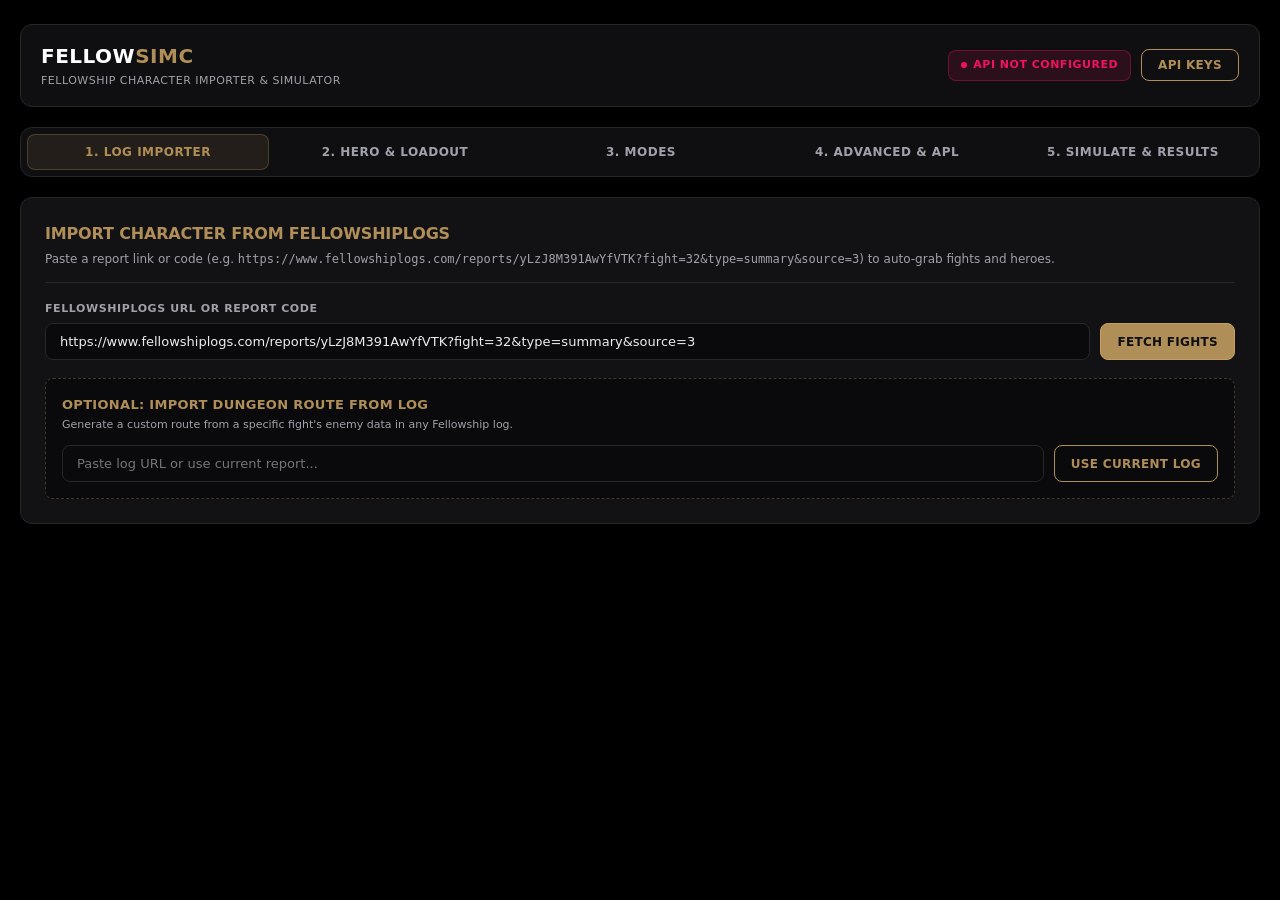
==== commit 78d01e14: "- Adds FellowSimC to be a submodule and removes it from the Repo. - Adds Gem Finder to Upgrade Finde" ====
--- a/ui/static/index.html
+++ b/ui/static/index.html
@@ -18,9 +18,9 @@
         </div>
       </div>
       <div class="header-actions">
-        <div id="connection-status" class="status-badge connected">
+        <div id="connection-status" class="status-badge unconfigured" title="Click to configure FellowshipLogs API Keys">
           <span class="status-dot"></span>
-          <span class="status-text">API READY</span>
+          <span class="status-text">API NOT CONFIGURED</span>
         </div>
         <button id="btn-settings" class="btn btn-secondary" title="API Settings">API KEYS</button>
       </div>
@@ -30,475 +30,48 @@
     <nav class="nav-tabs">
       <button class="nav-tab active" data-tab="tab-importer">1. LOG IMPORTER</button>
       <button class="nav-tab" data-tab="tab-hero">2. HERO & LOADOUT</button>
-      <button class="nav-tab" data-tab="tab-routes">3. ROUTE & MODES</button>
+      <button class="nav-tab" data-tab="tab-modes">3. MODES</button>
       <button class="nav-tab" data-tab="tab-advanced">4. ADVANCED & APL</button>
       <button class="nav-tab" data-tab="tab-results">5. SIMULATE & RESULTS</button>
     </nav>
 
-    <!-- Main Content Area -->
-    <main class="main-content">
-      <!-- TAB 1: IMPORTER -->
-      <section id="tab-importer" class="tab-pane active">
-        <div class="card">
-          <div class="card-header">
-            <h2>IMPORT CHARACTER FROM FELLOWSHIPLOGS</h2>
-            <p>Paste a report link or code (e.g. <code>https://www.fellowshiplogs.com/reports/yLzJ8M391AwYfVTK?fight=32&type=summary&source=3</code>) to auto-grab fights and heroes.</p>
-          </div>
-          <div class="card-body">
-            <div class="form-group">
-              <label for="input-report-url">FellowshipLogs URL or Report Code</label>
-              <div class="input-action-group">
-                <input type="text" id="input-report-url" class="form-input" placeholder="https://www.fellowshiplogs.com/reports/yLzJ8M391AwYfVTK?fight=32&type=summary&source=3" value="https://www.fellowshiplogs.com/reports/yLzJ8M391AwYfVTK?fight=32&type=summary&source=3">
-                <button id="btn-fetch-report" class="btn btn-primary">FETCH FIGHTS</button>
-              </div>
+    <!-- Main Content Area (Tabs loaded modularly from tabs/*.html) -->
+    <main class="main-content" id="main-content">
+      <!-- 1. Log Importer (tabs/tab_importer.html) -->
+      <!-- 2. Hero & Loadout (tabs/tab_hero.html) -->
+      <!-- 3. Modes (tabs/tab_modes.html) -->
+      <!-- 4. Advanced & APL (tabs/tab_advanced.html) -->
+      <!-- 5. Simulate & Results (tabs/tab_results.html) -->
+    </main>
+
+    <!-- Themed Notice / Error Modal -->
+    <div id="modal-notice" class="modal-overlay hidden" style="display: none;" onclick="if(event.target === this) { this.classList.add('hidden'); this.style.display = 'none'; }">
+      <div class="modal-card modal-notice-card" onclick="event.stopPropagation()">
+        <div class="modal-header">
+          <h3 id="modal-notice-title">API NOT CONFIGURED</h3>
+          <button type="button" id="btn-close-notice" class="btn-close">✕</button>
+        </div>
+        <div class="modal-body">
+          <div class="notice-message-container">
+            <div class="notice-icon-badge error" id="notice-icon-wrap">
+              <svg width="22" height="22" viewBox="0 0 24 24" fill="none" stroke="currentColor" stroke-width="2" stroke-linecap="round" stroke-linejoin="round"><circle cx="12" cy="12" r="10"></circle><line x1="12" y1="8" x2="12" y2="12"></line><line x1="12" y1="16" x2="12.01" y2="16"></line></svg>
             </div>
-
-            <div id="import-selection-area" class="selection-grid hidden">
-              <div class="form-group">
-                <label for="select-fight">Select Fight / Encounter</label>
-                <select id="select-fight" class="form-select"></select>
-              </div>
-
-              <div class="form-group">
-                <label for="select-player">Select Hero / Player</label>
-                <select id="select-player" class="form-select"></select>
-              </div>
-
-              <div class="form-group full-width">
-                <button id="btn-load-character" class="btn btn-primary btn-lg">
-                  IMPORT CHARACTER LOADOUT
-                </button>
-              </div>
-            </div>
-
-            <div id="character-summary-badge" class="character-summary-card hidden">
-              <div class="char-header-row">
-                <h3 id="summary-name">MIDPLS</h3>
-                <span id="summary-class" class="badge-role">RIME</span>
-              </div>
-              <div class="char-quick-stats" id="summary-stats">
-                <!-- Dynamically populated stats -->
-              </div>
-            </div>
-
-            <!-- Optional: Import Dungeon Route from Log -->
-            <div class="route-import-subcard">
-              <div class="subcard-header">
-                <h3>OPTIONAL: IMPORT DUNGEON ROUTE FROM LOG</h3>
-                <p>Generate a custom route from a specific fight's enemy data in any Fellowship log.</p>
-              </div>
-              <div class="input-action-group">
-                <input type="text" id="input-route-url" class="form-input" placeholder="Paste log URL or use current report...">
-                <button id="btn-use-current-log-route" class="btn btn-secondary">USE CURRENT LOG</button>
-                <button id="btn-import-log-route" class="btn btn-primary hidden">IMPORT ROUTE</button>
-              </div>
-              <div id="route-import-status" class="route-status-text hidden"></div>
-            </div>
+            <p id="modal-notice-message" style="margin-bottom: 0;">FellowshipLogs API Key is not configured. Please enter your Client ID and Client Secret in API Settings.</p>
           </div>
         </div>
-      </section>
-
-      <!-- TAB 2: HERO & LOADOUT (HERO SELECTOR + TALENTS + GEAR & STATS) -->
-      <section id="tab-hero" class="tab-pane">
-        <!-- Hero Selector Card -->
-        <div class="card hero-picker-card">
-          <div class="card-header">
-            <h2>SELECT HERO</h2>
-            <p>Select a hero coded in Simulationcraft. (Grayed out heroes are not yet implemented in the engine).</p>
-          </div>
-          <div class="hero-picker-grid" id="hero-picker-container">
-            <!-- Active Heroes -->
-            <div class="hero-picker-item active" data-hero="rime">
-              <span class="hero-chip-name">Rime</span>
-            </div>
-            <div class="hero-picker-item" data-hero="mara">
-              <span class="hero-chip-name">Mara</span>
-            </div>
-            <div class="hero-picker-item" data-hero="tariq">
-              <span class="hero-chip-name">Tariq</span>
-            </div>
-            <div class="hero-picker-item" data-hero="ardeos">
-              <span class="hero-chip-name">Ardeos</span>
-            </div>
-            <div class="hero-picker-item" data-hero="elarion">
-              <span class="hero-chip-name">Elarion</span>
-            </div>
-            <div class="hero-picker-item" data-hero="gunde">
-              <span class="hero-chip-name">Gunde</span>
-            </div>
-            <div class="hero-picker-item" data-hero="aeona">
-              <span class="hero-chip-name">Aeona</span>
-            </div>
-            <div class="hero-picker-item" data-hero="xavian">
-              <span class="hero-chip-name">Xavian</span>
-            </div>
-            <!-- Unimplemented Heroes -->
-            <div class="hero-picker-item disabled" title="Not yet implemented in SimC">
-              <span class="hero-chip-name">Meiko</span>
-              <span class="hero-disabled-tag">Not in SimC</span>
-            </div>
-            <div class="hero-picker-item disabled" title="Not yet implemented in SimC">
-              <span class="hero-chip-name">Sylvie</span>
-              <span class="hero-disabled-tag">Not in SimC</span>
-            </div>
-            <div class="hero-picker-item disabled" title="Not yet implemented in SimC">
-              <span class="hero-chip-name">Vigour</span>
-              <span class="hero-disabled-tag">Not in SimC</span>
-            </div>
-            <div class="hero-picker-item disabled" title="Not yet implemented in SimC">
-              <span class="hero-chip-name">Helena</span>
-              <span class="hero-disabled-tag">Not in SimC</span>
-            </div>
-          </div>
+        <div class="modal-footer" id="modal-notice-footer" style="gap: 10px;">
+          <button type="button" id="btn-notice-dismiss" class="btn btn-secondary">DISMISS</button>
+          <button type="button" id="btn-notice-action" class="btn btn-primary">CONFIGURE API KEYS</button>
         </div>
-
-        <!-- Talent Tree Section -->
-        <div class="card talent-tree-card">
-          <div class="talent-header-row">
-            <div class="talent-points-block">
-              <span class="points-label">AVAILABLE TALENT POINTS</span>
-              <div class="points-value-display">
-                <span id="talent-points-available" class="points-bold">14</span>
-                <span class="points-max">/ 14</span>
-              </div>
-            </div>
-            <button id="btn-clear-talents" class="btn-clear-talents" type="button">Clear All</button>
-          </div>
-
-          <div class="talent-tiers-list" id="talent-tiers-container">
-            <!-- Dynamically populated 6 tiers (I through VI) with 3-column talent cards -->
-          </div>
-        </div>
-
-        <!-- Gear & Stats Section -->
-        <div class="stats-gear-grid">
-          <!-- Attributes Card -->
-          <div class="card">
-            <div class="card-header">
-              <h2>CHARACTER ATTRIBUTES & RATINGS</h2>
-              <p>Gear ratings and primary stat (+100 base included). <em>Tip: We recommend importing your character directly from FellowshipLogs for accurate gear affixes and gems.</em></p>
-            </div>
-            <div class="card-body">
-              <div class="stats-inputs-grid">
-                <div class="stat-box">
-                  <div class="stat-box-header">
-                    <label id="label-stat-primary" for="stat-primary">Intellect</label>
-                  </div>
-                  <input type="number" id="stat-primary" class="form-input" value="259">
-                </div>
-                <div class="stat-box">
-                  <div class="stat-box-header">
-                    <label for="stat-stamina">Stamina</label>
-                  </div>
-                  <input type="number" id="stat-stamina" class="form-input" value="425">
-                </div>
-                <div class="stat-box">
-                  <div class="stat-box-header">
-                    <label for="stat-haste">Haste Rating</label>
-                  </div>
-                  <input type="number" id="stat-haste" class="form-input" value="53">
-                </div>
-                <div class="stat-box">
-                  <div class="stat-box-header">
-                    <label for="stat-expertise">Expertise Rating</label>
-                  </div>
-                  <input type="number" id="stat-expertise" class="form-input" value="158">
-                </div>
-                <div class="stat-box">
-                  <div class="stat-box-header">
-                    <label for="stat-crit">Critical Strike</label>
-                  </div>
-                  <input type="number" id="stat-crit" class="form-input" value="185">
-                </div>
-                <div class="stat-box">
-                  <div class="stat-box-header">
-                    <label for="stat-spirit">Spirit</label>
-                  </div>
-                  <input type="number" id="stat-spirit" class="form-input" value="146">
-                </div>
-                <div class="stat-box">
-                  <div class="stat-box-header">
-                    <label for="stat-armor">Armor</label>
-                  </div>
-                  <input type="number" id="stat-armor" class="form-input" value="539">
-                </div>
-              </div>
-
-              <!-- Weapon & Legendary -->
-              <div class="loadout-section">
-                <div class="form-group" style="margin-bottom: 12px;">
-                  <label for="select-weapon">Equipped Weapon</label>
-                  <select id="select-weapon" class="form-select">
-                    <option value="chronoshift" selected>Asha's Chronoshift Spire</option>
-                    <option value="voidbringers_touch">Voidbringer's Touch</option>
-                    <option value="icicles_of_anzhyr">Icicles of Anzhyr</option>
-                    <option value="natures_fury">Nature's Fury</option>
-                    <option value="twilight_skybolt">Twilight Skybolt</option>
-                    <option value="fated_strike">Fated Strike</option>
-                    <option value="sahrils_wrath">Sahril's Wrath</option>
-                    <option value="earthbreaker">Earthbreaker</option>
-                  </select>
-                </div>
-                <div class="form-group" style="margin-bottom: 0;">
-                  <label for="select-legendary">Equipped Legendary</label>
-                  <select id="select-legendary" class="form-select">
-                    <!-- Dynamically populated based on active hero -->
-                  </select>
-                </div>
-              </div>
-
-              <!-- Active Gear Sets -->
-              <div class="loadout-section">
-                <div class="section-title-row">
-                  <label class="section-label">Active Gear Sets</label>
-                  <span class="section-hint" id="sets-total-counter">0 Active</span>
-                </div>
-                <div class="sets-grid" id="gear-sets-container">
-                  <!-- Dynamically populated with all 12 gear sets -->
-                </div>
-              </div>
-            </div>
-          </div>
-
-          <!-- Gems, Traits & Blessings Card -->
-          <div class="card">
-            <div class="card-header">
-              <h2>GEMS, TRAITS & BLESSINGS</h2>
-              <p>Socketed gem powers, weapon traits, and active blessings.</p>
-            </div>
-            <div class="card-body">
-              <!-- Gem Powers -->
-              <div class="loadout-section" style="border-top: none; padding-top: 0;">
-                <div class="section-title-row">
-                  <label class="section-label">Gem Powers</label>
-                </div>
-                <div class="gem-powers-grid">
-                  <div class="gem-input-box">
-                    <label for="gem-sapphire"><span class="gem-dot sapphire"></span>Sapphire</label>
-                    <input type="number" id="gem-sapphire" class="form-input gem-input" min="0" step="25" value="0">
-                  </div>
-                  <div class="gem-input-box">
-                    <label for="gem-amethyst"><span class="gem-dot amethyst"></span>Amethyst</label>
-                    <input type="number" id="gem-amethyst" class="form-input gem-input" min="0" step="25" value="0">
-                  </div>
-                  <div class="gem-input-box">
-                    <label for="gem-emerald"><span class="gem-dot emerald"></span>Emerald</label>
-                    <input type="number" id="gem-emerald" class="form-input gem-input" min="0" step="25" value="0">
-                  </div>
-                  <div class="gem-input-box">
-                    <label for="gem-ruby"><span class="gem-dot ruby"></span>Ruby</label>
-                    <input type="number" id="gem-ruby" class="form-input gem-input" min="0" step="25" value="0">
-                  </div>
-                  <div class="gem-input-box">
-                    <label for="gem-diamond"><span class="gem-dot diamond"></span>Diamond</label>
-                    <input type="number" id="gem-diamond" class="form-input gem-input" min="0" step="25" value="0">
-                  </div>
-                  <div class="gem-input-box">
-                    <label for="gem-topaz"><span class="gem-dot topaz"></span>Topaz</label>
-                    <input type="number" id="gem-topaz" class="form-input gem-input" min="0" step="25" value="0">
-                  </div>
-                </div>
-              </div>
-
-              <!-- Traits -->
-              <div class="loadout-section">
-                <div class="section-title-row">
-                  <label class="section-label">Traits</label>
-                  <span class="section-hint" id="traits-total-counter">0 Total</span>
-                </div>
-                <div class="steppers-grid" id="weapon-traits-container">
-                  <!-- Dynamically populated with all 27 weapon traits -->
-                </div>
-              </div>
-
-              <!-- Blessings -->
-              <div class="loadout-section">
-                <div class="section-title-row">
-                  <label class="section-label">Blessings</label>
-                  <span class="section-hint" id="blessings-total-counter">0 Total</span>
-                </div>
-                <div class="steppers-grid" id="blessings-container">
-                  <!-- Dynamically populated with all 14 blessings -->
-                </div>
-              </div>
-            </div>
-          </div>
-        </div>
-      </section>
-
-      <!-- TAB 3: ROUTE & MODES -->
-      <section id="tab-routes" class="tab-pane">
-        <div class="card">
-          <div class="card-header">
-            <h2>ROUTE & SIMULATION MODE</h2>
-            <p>Select the encounter type and scaling parameters.</p>
-          </div>
-          <div class="card-body">
-            <div class="mode-cards-grid">
-              <!-- Card 1: Dungeon Route -->
-              <div class="mode-card active" data-mode="dungeon" id="card-mode-dungeon">
-                <h3>DUNGEON ROUTE</h3>
-                <div class="form-group" style="margin-top: 10px; margin-bottom: 8px;">
-                  <select id="select-dungeon-route" class="form-select">
-                    <option value="eternal_62" selected>Dungeon Route - Eternal 62</option>
-                    <option value="custom_imported">Imported Dungeon Route</option>
-                  </select>
-                </div>
-                <p class="mode-desc" id="dungeon-route-desc">Exported from a Wyrmheart 62 route.</p>
-                <div class="mode-options">
-                  <label class="checkbox-label">
-                    <input type="checkbox" id="check-scale-damage" checked>
-                    <span>Scale Mob HP to Player's % Damage Done</span>
-                  </label>
-                  <div class="scale-input-wrapper">
-                    <label for="input-scale-pct">Player Damage %:</label>
-                    <div class="input-with-unit">
-                      <input type="number" id="input-scale-pct" class="form-input form-input-sm" value="37.99" step="0.01" min="1" max="100">
-                      <span class="input-unit">%</span>
-                    </div>
-                  </div>
-                </div>
-              </div>
-
-              <!-- Card 2: Single Target Test -->
-              <div class="mode-card" data-mode="single_target" id="card-mode-st">
-                <h3>SINGLE TARGET TEST</h3>
-                <p class="mode-desc">Standard Patchwerk-style boss encounter with custom duration.</p>
-                <div class="mode-options">
-                  <label for="input-st-duration">Duration (Seconds):</label>
-                  <input type="number" id="input-st-duration" class="form-input" value="360" min="30" max="1800">
-                </div>
-              </div>
-
-              <!-- Card 3: AoE Target Test -->
-              <div class="mode-card" data-mode="aoe" id="card-mode-aoe">
-                <h3>AOE TARGET TEST</h3>
-                <p class="mode-desc">Multi-target sustained cleave test.</p>
-                <div class="mode-options">
-                  <label for="input-aoe-targets">Target Count:</label>
-                  <input type="number" id="input-aoe-targets" class="form-input" value="10" min="2" max="50">
-                  <label for="input-aoe-duration" style="margin-top: 8px;">Duration (Seconds):</label>
-                  <input type="number" id="input-aoe-duration" class="form-input" value="360" min="30" max="1800">
-                </div>
-              </div>
-            </div>
-          </div>
-        </div>
-      </section>
-
-      <!-- TAB 4: ADVANCED & APL -->
-      <section id="tab-advanced" class="tab-pane">
-        <!-- APL Configuration Card -->
-        <div class="card">
-          <div class="card-header">
-            <h2>ACTION PRIORITY LIST (APL) CONFIGURATION</h2>
-            <p>Select a hero APL preset or toggle Custom APL to write your own rotation.</p>
-          </div>
-          <div class="card-body">
-            <div class="form-group">
-              <div class="form-label-row">
-                <label for="select-apl-preset">APL PRESET SELECTION</label>
-                <label class="checkbox-label toggle-custom-apl">
-                  <input type="checkbox" id="check-custom-apl">
-                  <span>USE CUSTOM APL</span>
-                </label>
-              </div>
-              <select id="select-apl-preset" class="form-select">
-                <option value="base" selected>Dynamic Build Router (rime_base_apl.simc)</option>
-                <option value="talons">Icy Talons APL (rime_talons_apl.simc)</option>
-                <option value="frostweaver">Frostweaver's Wrath APL (rime_frostweaver_apl.simc)</option>
-                <option value="soulfrost">Soulfrost Torrent APL (rime_soulfrost_apl.simc)</option>
-                <option value="generic">Generic APL (rime_generic_apl.simc)</option>
-              </select>
-            </div>
-
-            <div id="custom-apl-container" class="hidden" style="margin-top: 16px;">
-              <label for="custom-apl-editor">Custom APL Definition (Actions & Priorities):</label>
-              <textarea id="custom-apl-editor" class="code-editor" rows="10" spellcheck="false" placeholder="# Write or paste custom APL actions here...
-actions.precombat=snapshot_stats
-actions.precombat+=/frost_bolt
-actions+=/ice_blitz
-actions+=/winters_blessing
-actions+=/flight_of_the_navir
-actions+=/cold_snap,if=cooldown.chronoshift.up&worb<5
-actions+=/chronoshift,if=(spirit>=70|spirit>=85|buff.ice_blitz.up)&(cooldown.cold_snap.charges=0|worb>=5)
-actions+=/frost_bolt"></textarea>
-            </div>
-          </div>
-        </div>
-
-        <!-- Iterations -->
-        <div class="card">
-          <div class="card-header">
-            <h2>ITERATIONS</h2>
-            <p>Configure iteration count and thread allocation for the simulator.</p>
-          </div>
-          <div class="card-body">
-            <div class="sim-settings-grid">
-              <div class="form-group">
-                <label for="input-iterations">Simulation Iterations</label>
-                <input type="number" id="input-iterations" class="form-input" value="1000" min="100" max="100000" step="500">
-                <div class="chip-group">
-                  <button type="button" class="btn btn-primary btn-sm btn-chip" data-iterations="1000">1,000</button>
-                  <button type="button" class="btn btn-secondary btn-sm btn-chip" data-iterations="5000">5,000</button>
-                  <button type="button" class="btn btn-secondary btn-sm btn-chip" data-iterations="10000">10,000</button>
-                  <button type="button" class="btn btn-secondary btn-sm btn-chip" data-iterations="25000">25,000</button>
-                </div>
-              </div>
-
-              <div class="form-group">
-                <label for="input-threads">CPU Threads</label>
-                <input type="number" id="input-threads" class="form-input" value="12" min="1" max="64">
-              </div>
-            </div>
-          </div>
-        </div>
-
-        <!-- Generated Profile Editor -->
-        <div class="card">
-          <div class="card-header">
-            <h2>GENERATED SIMC PROFILE</h2>
-            <p>Directly inspect and modify the raw Simulationcraft profile before running.</p>
-          </div>
-          <div class="card-body">
-            <textarea id="raw-profile-editor" class="code-editor" rows="18" spellcheck="false"></textarea>
-          </div>
-        </div>
-      </section>
-
-      <!-- TAB 6: RESULTS -->
-      <section id="tab-results" class="tab-pane">
-        <div class="card results-hero-card">
-          <div class="dps-main-metric">
-            <span class="dps-label">SIMULATED MEAN OUTPUT</span>
-            <h2 id="result-dps-value">-- DPS</h2>
-            <span id="result-meta-info" class="dps-meta">1000 Iterations • 0.0s elapsed</span>
-          </div>
-          <div class="results-quick-actions">
-            <button id="btn-run-sim" class="btn btn-primary">RUN SIM</button>
-            <button id="btn-open-html-report" class="btn btn-secondary hidden">
-              OPEN FULL HTML REPORT
-            </button>
-          </div>
-        </div>
-
-        <div class="card">
-          <div class="card-header">
-            <h3>SIMULATION LOG OUTPUT</h3>
-          </div>
-          <div class="card-body">
-            <pre id="sim-console-output" class="console-box">No simulation run yet. Click "RUN SIMULATION" above to begin.</pre>
-          </div>
-        </div>
-      </section>
-    </main>
+      </div>
+    </div>
 
     <!-- API Keys Modal -->
-    <div id="modal-settings" class="modal-overlay hidden">
-      <div class="modal-card">
+    <div id="modal-settings" class="modal-overlay hidden" style="display: none;" onclick="if(event.target === this) { this.classList.add('hidden'); this.style.display = 'none'; }">
+      <div class="modal-card" onclick="event.stopPropagation()">
         <div class="modal-header">
           <h3>FELLOWSHIPLOGS API CONFIGURATION</h3>
-          <button id="btn-close-modal" class="btn-close">✕</button>
+          <button type="button" id="btn-close-modal" class="btn-close" onclick="const m=document.getElementById('modal-settings'); if(m){ m.classList.add('hidden'); m.style.display='none'; }">✕</button>
         </div>
         <div class="modal-body">
           <p>Enter your Client ID and Client Secret from <a href="https://www.fellowshiplogs.com/profile" target="_blank">fellowshiplogs.com/profile</a>.</p>
@@ -512,7 +85,7 @@
           </div>
         </div>
         <div class="modal-footer">
-          <button id="btn-save-credentials" class="btn btn-primary">SAVE CREDENTIALS</button>
+          <button type="button" id="btn-save-credentials" class="btn btn-primary">SAVE CREDENTIALS</button>
         </div>
       </div>
     </div>
--- a/ui/static/css/style.css
+++ b/ui/static/css/style.css
@@ -1,5 +1,9 @@
+/* =============================================================================
+   FELLOWSIMC - DARK THEME WEB UI STYLESHEET
+   ============================================================================= */
+
+/* === 1. DESIGN TOKENS & ROOT VARIABLES ===================================== */
 :root {
-  
   --bg-page: #000000;
   --bg-header: #0f0f11;
   --bg-card: #121215;
@@ -33,1111 +37,303 @@
   --font-mono: ui-monospace, SFMono-Regular, Menlo, Monaco, Consolas, "Liberation Mono", "Courier New", monospace;
 }
 
-* {
-  box-sizing: border-box;
-  margin: 0;
-  padding: 0;
-}
-
-body {
-  background-color: var(--bg-page);
-  color: var(--text-main);
-  font-family: var(--font-sans);
-  font-size: 14px;
-  line-height: 1.5;
-  min-height: 100vh;
-  -webkit-font-smoothing: antialiased;
-}
-
-.app-container {
-  max-width: 1280px;
-  margin: 0 auto;
-  padding: 24px 20px;
-}
-
-/* Header */
-.app-header {
-  display: flex;
-  align-items: center;
-  justify-content: space-between;
-  padding: 16px 20px;
-  background: var(--bg-header);
-  border: 1px solid var(--border-color);
-  border-radius: var(--radius-lg);
-  margin-bottom: 20px;
-}
-
-.header-brand {
-  display: flex;
-  align-items: center;
-}
-
-.brand-text h1 {
-  font-size: 20px;
-  font-weight: 800;
-  letter-spacing: 0.5px;
-}
-
-.brand-white {
-  color: #ffffff;
-}
-
-.brand-gold {
-  color: var(--text-gold);
-}
-
-.brand-subtitle {
-  font-size: 11px;
-  font-weight: 500;
-  color: var(--text-muted);
-  letter-spacing: 0.5px;
-  text-transform: uppercase;
-  display: block;
-  margin-top: 2px;
-}
-
-.header-actions {
-  display: flex;
-  align-items: center;
-  gap: 10px;
-}
-
-/* Status Badge */
-.status-badge {
-  display: flex;
-  align-items: center;
-  gap: 6px;
-  padding: 6px 12px;
-  border-radius: var(--radius-md);
-  font-size: 11px;
-  font-weight: 600;
-  letter-spacing: 0.5px;
-  text-transform: uppercase;
-  background: rgba(23, 201, 100, 0.1);
-  border: 1px solid rgba(23, 201, 100, 0.25);
-  color: var(--accent-success);
-}
-
-.status-dot {
-  width: 6px;
-  height: 6px;
-  border-radius: 50%;
-  background: var(--accent-success);
-}
-
-/* Buttons (HeroUI Style) */
-.btn {
-  display: inline-flex;
-  align-items: center;
-  justify-content: center;
-  gap: 6px;
-  padding: 8px 16px;
-  border-radius: var(--radius-md);
-  font-family: var(--font-sans);
-  font-size: 12px;
-  font-weight: 600;
-  letter-spacing: 0.3px;
-  cursor: pointer;
-  transition: all 0.15s ease;
-  border: 1px solid transparent;
-  white-space: nowrap;
-}
-
-.btn-primary {
-  background: var(--gold-btn);
-  border: 1px solid #c4a065;
-  color: var(--gold-btn-text);
-}
-
-.btn-primary:hover:not(:disabled) {
-  background: var(--gold-btn-hover);
-  box-shadow: 0 0 12px rgba(176, 142, 88, 0.35);
-}
-
-.btn-secondary {
-  background: rgba(0, 0, 0, 0);
-  border: 1px solid var(--border-gold);
-  color: var(--text-gold);
-}
-
-.btn-secondary:hover:not(:disabled) {
-  background: rgba(176, 142, 88, 0.1);
-  color: var(--text-gold-bright);
-}
-
-.btn:disabled {
-  opacity: 0.4;
-  cursor: not-allowed;
-}
-
-.btn-lg {
-  padding: 12px 24px;
-  font-size: 13px;
-  width: 100%;
-}
-
-.btn-sm {
-  padding: 6px 12px;
-  font-size: 11px;
-}
-
-.btn-chip {
-  padding: 6px 14px;
-  border-radius: var(--radius-sm);
-}
-
-/* Navigation Tabs (FellowsGuide HeroUI Style) */
-.nav-tabs {
-  display: flex;
-  gap: 6px;
-  background: var(--bg-header);
-  border: 1px solid var(--border-color);
-  border-radius: var(--radius-lg);
-  padding: 6px;
-  margin-bottom: 20px;
-  overflow-x: auto;
-}
-
-.nav-tab {
-  flex: 1;
-  padding: 10px 14px;
-  background: transparent;
-  border: none;
-  border-radius: var(--radius-md);
-  color: var(--text-muted);
-  font-family: var(--font-sans);
-  font-size: 12px;
-  font-weight: 600;
-  letter-spacing: 0.5px;
-  text-transform: uppercase;
-  cursor: pointer;
-  transition: all 0.15s ease;
-  white-space: nowrap;
-}
-
-.nav-tab:hover {
-  color: var(--text-main);
-  background: rgba(255, 255, 255, 0.04);
-}
-
-.nav-tab.active {
-  color: var(--text-gold);
-  background: rgba(176, 142, 88, 0.12);
-  border: 1px solid rgba(176, 142, 88, 0.3);
-}
-
-/* Cards */
-.tab-pane {
-  display: none;
-}
-
-.tab-pane.active {
-  display: block;
-}
-
-.card {
-  background: var(--bg-card);
-  border: 1px solid var(--border-color);
-  border-radius: var(--radius-lg);
-  padding: 24px;
-  margin-bottom: 20px;
-}
-
-.card-header {
-  margin-bottom: 18px;
-  padding-bottom: 14px;
-  border-bottom: 1px solid var(--border-subtle);
-}
-
-.card-header h2, .card-header h3 {
-  font-size: 16px;
-  font-weight: 700;
-  letter-spacing: -0.01em;
-  color: var(--text-gold);
-  margin-bottom: 4px;
-}
-
-.card-header p {
-  color: var(--text-muted);
-  font-size: 12px;
-}
-
-/* Forms & Inputs */
-.form-group {
-  margin-bottom: 16px;
-}
-
-.form-group label {
-  display: block;
-  font-size: 11px;
-  font-weight: 600;
-  color: var(--text-muted);
-  text-transform: uppercase;
-  letter-spacing: 0.6px;
-  margin-bottom: 6px;
-}
-
-.form-input, .form-select {
-  width: 100%;
-  padding: 10px 14px;
-  background: var(--bg-input);
-  border: 1px solid var(--border-color);
-  border-radius: var(--radius-md);
-  color: var(--text-main);
-  font-family: inherit;
-  font-size: 13px;
-  outline: none;
-  transition: all 0.15s ease;
-}
-
-.form-input:focus, .form-select:focus {
-  border-color: var(--border-focus);
-  box-shadow: 0 0 0 2px rgba(176, 142, 88, 0.2);
-}
-
-.input-action-group {
-  display: flex;
-  gap: 10px;
-}
-
-.input-action-group .form-input {
-  flex: 1;
-}
-
-.selection-grid {
-  display: grid;
-  grid-template-columns: 1fr 1fr;
-  gap: 16px;
-  margin-top: 16px;
-}
-
-.full-width {
-  grid-column: 1 / -1;
-}
-
-/* Character Summary & Hero Tags */
-.character-summary-card {
-  margin-top: 18px;
-  padding: 16px 20px;
-  background: var(--bg-input);
-  border: 1px solid rgba(176, 142, 88, 0.35);
-  border-radius: var(--radius-md);
-  display: flex;
-  flex-direction: column;
-  gap: 12px;
-}
-
-.char-header-row {
-  display: flex;
-  align-items: center;
-  gap: 12px;
-  width: 100%;
-}
-
-.char-header-row h3 {
-  font-size: 18px;
-  font-weight: 700;
-  color: var(--text-white);
-  letter-spacing: 0.5px;
-  margin: 0;
-}
-
-.badge-role {
-  padding: 3px 8px;
-  background: rgba(176, 142, 88, 0.1);
-  border: 1px solid rgba(176, 142, 88, 0.3);
-  border-radius: var(--radius-sm);
-  color: var(--text-gold);
-  font-size: 10px;
-  font-weight: 700;
-  letter-spacing: 0.5px;
-  text-transform: uppercase;
-}
-
-.char-quick-stats {
-  display: flex;
-  flex-wrap: wrap;
-  gap: 16px;
-  font-size: 12px;
-  color: var(--text-muted);
-  padding-top: 10px;
-  border-top: 1px solid var(--border-subtle);
-  width: 100%;
-}
-
-.char-quick-stats strong {
-  color: var(--text-main);
-}
-
-.form-label-row {
-  display: flex;
-  align-items: center;
-  justify-content: space-between;
-  margin-bottom: 6px;
-}
-
-.form-label-row label {
-  margin-bottom: 0;
-}
-
-/* Route Import Subcard */
-.route-import-subcard {
-  margin-top: 18px;
-  padding: 16px;
-  background: var(--bg-input);
-  border: 1px dashed rgba(176, 142, 88, 0.35);
-  border-radius: var(--radius-md);
-}
-
-.subcard-header h3 {
-  font-size: 13px;
-  font-weight: 700;
-  color: var(--text-gold);
-  letter-spacing: 0.3px;
-  margin-bottom: 2px;
-}
-
-.subcard-header p {
-  font-size: 11px;
-  color: var(--text-muted);
-  margin-bottom: 12px;
-}
-
-.route-status-text {
-  margin-top: 8px;
-  font-size: 12px;
-  color: var(--accent-success);
-}
-
-/* Hero Selection Picker */
-.hero-picker-card {
-  margin-bottom: 20px;
-  padding: 18px 24px;
-}
-
-.hero-picker-grid {
-  display: grid;
-  grid-template-columns: repeat(auto-fill, minmax(130px, 1fr));
-  gap: 10px;
-  margin-top: 12px;
-}
-
-.hero-picker-item {
-  display: flex;
-  align-items: center;
-  gap: 8px;
-  padding: 8px 12px;
-  background: #121215;
-  border: 1px solid var(--border-color);
-  border-radius: var(--radius-md);
-  cursor: pointer;
-  transition: all 0.15s ease;
-  user-select: none;
-}
-
-.hero-picker-item:hover:not(.disabled) {
-  border-color: #3f3f46;
-  background: #18181c;
-}
-
-.hero-picker-item.active {
-  background: rgba(176, 142, 88, 0.12);
-  border-color: var(--border-gold);
-  box-shadow: 0 0 10px rgba(176, 142, 88, 0.2);
-}
-
-.hero-picker-item.active .hero-chip-name {
-  color: var(--text-gold);
-  font-weight: 700;
-}
-
-.hero-picker-item.disabled {
-  opacity: 0.35;
-  cursor: not-allowed;
-  filter: grayscale(0.8);
-  border-style: dashed;
-}
-
-.hero-chip-name {
-  font-size: 13px;
-  font-weight: 600;
-  color: var(--text-main);
-}
-
-.hero-disabled-tag {
-  font-size: 9px;
-  font-weight: 700;
-  color: #ef4444;
-  background: rgba(239, 68, 68, 0.12);
-  padding: 2px 5px;
-  border-radius: 4px;
-  margin-left: auto;
-}
-
-/* Talent Tree Layout (FellowsGuide 6-Tier System) */
-.talent-tree-card {
-  padding: 24px;
-  margin-bottom: 20px;
-}
-
-.talent-header-row {
-  display: flex;
-  align-items: center;
-  justify-content: space-between;
-  margin-bottom: 24px;
-  padding-bottom: 16px;
-  border-bottom: 1px solid var(--border-subtle);
-}
-
-.talent-points-block {
-  display: flex;
-  flex-direction: column;
-  gap: 4px;
-}
-
-.points-label {
-  font-size: 11px;
-  font-weight: 700;
-  color: var(--text-muted);
-  letter-spacing: 0.8px;
-  text-transform: uppercase;
-}
-
-.points-value-display {
-  display: flex;
-  align-items: baseline;
-  gap: 6px;
-}
-
-.points-bold {
-  font-size: 24px;
-  font-weight: 800;
-  color: #ffffff;
-}
-
-.points-max {
-  font-size: 14px;
-  font-weight: 600;
-  color: var(--text-muted);
-}
-
-.btn-clear-talents {
-  background: transparent;
-  border: 1px solid var(--border-color);
-  color: var(--text-main);
-  border-radius: var(--radius-md);
-  padding: 6px 14px;
-  font-size: 12px;
-  font-weight: 600;
-  cursor: pointer;
-  transition: all 0.15s ease;
-}
-
-.btn-clear-talents:hover {
-  border-color: var(--border-gold);
-  color: var(--text-gold);
-  background: rgba(176, 142, 88, 0.08);
-}
-
-.talent-tiers-list {
-  display: flex;
-  flex-direction: column;
-  gap: 12px;
-}
-
-.talent-tier-row {
-  display: flex;
-  align-items: stretch;
-  gap: 12px;
-}
-
-.tier-indicator {
-  width: 38px;
-  min-width: 38px;
-  display: flex;
-  align-items: center;
-  justify-content: center;
-  background: #101013;
-  border: 1px solid var(--border-color);
-  border-radius: var(--radius-md);
-  color: var(--text-muted);
-  font-weight: 700;
-  font-size: 13px;
-  letter-spacing: 0.5px;
-}
-
-.tier-cards-grid {
-  display: grid;
-  grid-template-columns: repeat(3, 1fr);
-  gap: 12px;
-  flex: 1;
-}
-
-.talent-card {
-  display: flex;
-  align-items: center;
-  justify-content: space-between;
-  padding: 10px 14px;
-  background: #121215;
-  border: 1px solid var(--border-color);
-  border-radius: var(--radius-md);
-  cursor: pointer;
-  transition: all 0.15s ease;
-  user-select: none;
-}
-
-.talent-card:hover {
-  background: #18181c;
-  border-color: #3f3f46;
-}
-
-.talent-card.active {
-  background: rgba(176, 142, 88, 0.08);
-  border-color: var(--border-gold);
-  box-shadow: 0 0 12px rgba(176, 142, 88, 0.12);
-}
-
-.talent-info-group {
-  display: flex;
-  align-items: center;
-  gap: 12px;
-  min-width: 0;
-}
-
-.talent-icon-box {
-  width: 36px;
-  height: 36px;
-  min-width: 36px;
-  border-radius: 6px;
-  overflow: hidden;
-  display: flex;
-  align-items: center;
-  justify-content: center;
-  background: #09090b;
-  border: 1px solid rgba(255, 255, 255, 0.08);
-}
-
-.talent-icon-box svg {
-  width: 100%;
-  height: 100%;
-}
-
-.talent-icon-img {
-  width: 100%;
-  height: 100%;
-  object-fit: cover;
-  display: block;
-}
-
-.talent-name {
-  font-size: 13px;
-  font-weight: 600;
-  color: var(--text-main);
-  white-space: nowrap;
-  overflow: hidden;
-  text-overflow: ellipsis;
-}
-
-.talent-card.active .talent-name {
-  color: #ffffff;
-}
-
-.talent-pts-badge {
-  padding: 3px 8px;
-  background: #18181b;
-  border: 1px solid #27272a;
-  border-radius: 6px;
-  font-size: 11px;
-  font-weight: 700;
-  color: var(--text-muted);
-  white-space: nowrap;
-  letter-spacing: 0.3px;
-}
-
-.talent-card.active .talent-pts-badge {
-  background: rgba(176, 142, 88, 0.18);
-  border-color: var(--border-gold);
-  color: var(--text-gold);
-}
-
-@media (max-width: 900px) {
-  .tier-cards-grid {
-    grid-template-columns: 1fr;
-  }
-}
-
-/* Stats Inputs Grid */
-.stats-gear-grid {
-  display: grid;
-  grid-template-columns: 1fr 1fr;
-  gap: 20px;
-}
-
-.stats-inputs-grid {
-  display: grid;
-  grid-template-columns: 1fr 1fr;
-  gap: 12px;
-}
-
-.stat-box-header {
-  display: flex;
-  align-items: center;
-  justify-content: space-between;
-  margin-bottom: 5px;
-}
-
-.stat-box label {
-  display: block;
-  font-size: 11px;
-  font-weight: 600;
-  color: var(--text-muted);
-  text-transform: uppercase;
-  letter-spacing: 0.5px;
-  margin-bottom: 0;
-}
-
-/* Mode Cards Grid */
-.mode-cards-grid {
-  display: grid;
-  grid-template-columns: repeat(auto-fit, minmax(300px, 1fr));
-  gap: 16px;
-}
-
-.mode-card {
-  background: var(--bg-input);
-  border: 1px solid var(--border-color);
-  border-radius: var(--radius-lg);
-  padding: 20px;
-  cursor: pointer;
-  transition: all 0.15s ease;
-}
-
-.mode-card:hover {
-  border-color: #3f3f46;
-}
-
-.mode-card.active {
-  background: rgba(176, 142, 88, 0.06);
-  border-color: var(--border-gold);
-  box-shadow: 0 0 14px rgba(176, 142, 88, 0.15);
-}
-
-.mode-card h3 {
-  font-size: 15px;
-  font-weight: 700;
-  letter-spacing: 0.3px;
-  color: var(--text-gold);
-  margin-bottom: 6px;
-}
-
-.mode-card p {
-  font-size: 12px;
-  color: var(--text-muted);
-  margin-bottom: 14px;
-}
-
-.mode-options {
-  padding-top: 12px;
-  border-top: 1px solid var(--border-color);
-  font-size: 12px;
-}
-
-.checkbox-label {
-  display: flex;
-  align-items: center;
-  gap: 8px;
-  cursor: pointer;
-  user-select: none;
-}
-
-.scale-input-wrapper {
-  margin-top: 8px;
-  display: flex;
-  align-items: center;
-  gap: 8px;
-}
-
-.input-with-unit {
-  display: flex;
-  align-items: center;
-  gap: 4px;
-}
-
-.form-input-sm {
-  width: 80px;
-  padding: 6px 10px;
-}
-
-.input-unit {
-  font-weight: 700;
-  color: var(--text-gold);
-}
-
-.toggle-custom-apl {
-  font-size: 12px;
-  font-weight: 700;
-  color: var(--text-gold);
-  cursor: pointer;
-}
-
-.sim-settings-grid {
-  display: grid;
-  grid-template-columns: 2fr 1fr;
-  gap: 16px;
-}
-
-.chip-group {
-  margin-top: 8px;
-  display: flex;
-  flex-wrap: wrap;
-  gap: 8px;
-}
-
-.code-editor {
-  width: 100%;
-  padding: 14px;
-  background: #09090b;
-  border: 1px solid var(--border-color);
-  border-radius: var(--radius-md);
-  color: #ecedee;
-  font-family: var(--font-mono);
-  font-size: 12px;
-  line-height: 1.6;
-  outline: none;
-  resize: vertical;
-}
-
-.code-editor:focus {
-  border-color: var(--border-focus);
-}
-
-/* Results Hero Card */
-.results-hero-card {
-  display: flex;
-  align-items: center;
-  justify-content: space-between;
-  padding: 24px 30px;
-  background: var(--bg-card);
-  border: 1px solid rgba(176, 142, 88, 0.35);
-  border-radius: var(--radius-lg);
-}
-
-.dps-label {
-  font-size: 11px;
-  font-weight: 700;
-  letter-spacing: 1px;
-  color: var(--text-gold);
-  display: block;
-  margin-bottom: 4px;
-}
-
-.dps-main-metric h2 {
-  font-size: 36px;
-  font-weight: 800;
-  letter-spacing: -0.02em;
-  color: #ffffff;
-}
-
-.dps-meta {
-  font-size: 12px;
-  color: var(--text-muted);
-}
-
-.console-box {
-  background: #09090b;
-  border: 1px solid var(--border-color);
-  border-radius: var(--radius-md);
-  padding: 16px;
-  color: #a1a1aa;
-  font-family: var(--font-mono);
-  font-size: 12px;
-  line-height: 1.6;
-  max-height: 450px;
-  overflow-y: auto;
-  white-space: pre-wrap;
-}
-
-/* Modal */
-.modal-overlay {
-  position: fixed;
-  top: 0;
-  left: 0;
-  width: 100%;
-  height: 100%;
-  background: rgba(0, 0, 0, 0.8);
-  backdrop-filter: blur(4px);
-  display: flex;
-  align-items: center;
-  justify-content: center;
-  z-index: 1000;
-}
-
-.modal-card {
-  background: var(--bg-card);
-  border: 1px solid rgba(176, 142, 88, 0.35);
-  border-radius: var(--radius-lg);
-  width: 90%;
-  max-width: 480px;
-  box-shadow: 0 10px 40px rgba(0, 0, 0, 0.9);
-}
-
-.modal-header {
-  display: flex;
-  align-items: center;
-  justify-content: space-between;
-  padding: 16px 20px;
-  border-bottom: 1px solid var(--border-color);
-}
-
-.modal-header h3 {
-  font-size: 14px;
-  font-weight: 700;
-  letter-spacing: 0.5px;
-  color: var(--text-gold);
-}
-
-.btn-close {
-  background: transparent;
-  border: none;
-  color: var(--text-muted);
-  font-size: 16px;
-  cursor: pointer;
-}
-
-.btn-close:hover {
-  color: var(--text-white);
-}
-
-.modal-body {
-  padding: 20px;
-}
-
-.modal-body p {
-  color: var(--text-muted);
-  font-size: 12px;
-  margin-bottom: 16px;
-}
-
-.modal-body a {
-  color: var(--text-gold);
-  text-decoration: underline;
-}
-
-.modal-footer {
-  padding: 14px 20px;
-  border-top: 1px solid var(--border-color);
-  display: flex;
-  justify-content: flex-end;
-}
-
-/* Loadout Detail Sections & Steppers */
-.loadout-section {
-  margin-top: 18px;
-  border-top: 1px solid var(--border-color, #27272a);
-  padding-top: 14px;
-}
-
-.section-title-row {
-  display: flex;
-  justify-content: space-between;
-  align-items: center;
-  margin-bottom: 10px;
-}
-
-.section-label {
-  font-size: 0.85rem;
-  font-weight: 600;
-  text-transform: uppercase;
-  letter-spacing: 0.05em;
-  color: #a1a1aa;
-}
-
-.section-hint {
-  font-size: 0.75rem;
-  color: #71717a;
-  font-weight: 500;
-}
-
-.gem-powers-grid {
-  display: grid;
-  grid-template-columns: repeat(3, 1fr);
-  gap: 10px;
-}
-
-.gem-input-box {
-  background: #121215;
-  border: 1px solid var(--border-color, #27272a);
-  border-radius: 6px;
-  padding: 8px 10px;
-  display: flex;
-  flex-direction: column;
-  gap: 6px;
-}
-
-.gem-input-box label {
-  font-size: 0.75rem;
-  font-weight: 600;
-  display: flex;
-  align-items: center;
-  gap: 6px;
-  color: #e4e4e7;
-}
-
-.gem-dot {
-  width: 9px;
-  height: 9px;
-  border-radius: 50%;
-  display: inline-block;
-}
+/* === 2. RESET & GLOBAL TYPOGRAPHY ========================================== */
+* { box-sizing: border-box; margin: 0; padding: 0; }
+body { background-color: var(--bg-page); color: var(--text-main); font-family: var(--font-sans); font-size: 14px; line-height: 1.5; min-height: 100vh; -webkit-font-smoothing: antialiased; }
+.app-container { max-width: 1280px; margin: 0 auto; padding: 24px 20px; }
+
+/* === 3. HEADER & BRAND BAR ================================================= */
+.app-header { display: flex; align-items: center; justify-content: space-between; padding: 16px 20px; background: var(--bg-header); border: 1px solid var(--border-color); border-radius: var(--radius-lg); margin-bottom: 20px; }
+.header-brand { display: flex; align-items: center; }
+.brand-text h1 { font-size: 20px; font-weight: 800; letter-spacing: 0.5px; }
+.brand-white { color: #ffffff; }
+.brand-gold { color: var(--text-gold); }
+.brand-subtitle { font-size: 11px; font-weight: 500; color: var(--text-muted); letter-spacing: 0.5px; text-transform: uppercase; display: block; margin-top: 2px; }
+.header-actions { display: flex; align-items: center; gap: 10px; }
+.status-badge { display: flex; align-items: center; gap: 6px; padding: 6px 12px; border-radius: var(--radius-md); font-size: 11px; font-weight: 600; letter-spacing: 0.5px; text-transform: uppercase; cursor: pointer; transition: all 0.15s ease; border: 1px solid transparent; }
+.status-badge.connected { background: rgba(23, 201, 100, 0.1); border-color: rgba(23, 201, 100, 0.25); color: var(--accent-success); }
+.status-badge.connected .status-dot { background: var(--accent-success); }
+.status-badge.unconfigured, .status-badge.error, .status-badge.disconnected { background: rgba(243, 18, 96, 0.12); border-color: rgba(243, 18, 96, 0.35); color: var(--accent-danger); }
+.status-badge.unconfigured .status-dot, .status-badge.error .status-dot, .status-badge.disconnected .status-dot { background: var(--accent-danger); }
+.status-badge.warning { background: rgba(245, 165, 36, 0.12); border-color: rgba(245, 165, 36, 0.35); color: var(--accent-warning); }
+.status-badge.warning .status-dot { background: var(--accent-warning); }
+.status-dot { width: 6px; height: 6px; border-radius: 50%; }
+
+/* === 4. BUTTONS & CONTROLS ================================================= */
+.btn { display: inline-flex; align-items: center; justify-content: center; gap: 6px; padding: 8px 16px; border-radius: var(--radius-md); font-family: var(--font-sans); font-size: 12px; font-weight: 600; letter-spacing: 0.3px; cursor: pointer; transition: all 0.15s ease; border: 1px solid transparent; white-space: nowrap; }
+.btn-primary { background: var(--gold-btn); border: 1px solid #c4a065; color: var(--gold-btn-text); }
+.btn-primary:hover:not(:disabled) { background: var(--gold-btn-hover); box-shadow: 0 0 12px rgba(176, 142, 88, 0.35); }
+.btn-secondary { background: transparent; border: 1px solid var(--border-gold); color: var(--text-gold); }
+.btn-secondary:hover:not(:disabled) { background: rgba(176, 142, 88, 0.1); color: var(--text-gold-bright); }
+.btn-gold { background: rgba(176, 142, 88, 0.2); color: #e5c388; border: 1px solid rgba(176, 142, 88, 0.45); }
+.btn-gold:hover { background: rgba(176, 142, 88, 0.35); border-color: #e5c388; color: #fff; }
+.btn-danger { background: rgba(239, 68, 68, 0.15); color: #ef4444; border: 1px solid rgba(239, 68, 68, 0.3); }
+.btn-danger:hover { background: rgba(239, 68, 68, 0.3); border-color: #ef4444; color: #fff; }
+.btn:disabled { opacity: 0.4; cursor: not-allowed; }
+.btn-lg { padding: 12px 24px; font-size: 13px; width: 100%; }
+.btn-sm { padding: 6px 12px; font-size: 11px; }
+.btn-chip { padding: 6px 14px; border-radius: var(--radius-sm); }
+.toolbar-btn { height: 36px; padding: 0 12px; display: inline-flex; align-items: center; gap: 6px; font-size: 12px; font-weight: 600; border-radius: 4px; white-space: nowrap; cursor: pointer; transition: all 0.15s ease; }
+
+/* === 5. NAVIGATION TABS ==================================================== */
+.nav-tabs { display: flex; gap: 6px; background: var(--bg-header); border: 1px solid var(--border-color); border-radius: var(--radius-lg); padding: 6px; margin-bottom: 20px; overflow-x: auto; }
+.nav-tab { flex: 1; padding: 10px 14px; background: transparent; border: none; border-radius: var(--radius-md); color: var(--text-muted); font-family: var(--font-sans); font-size: 12px; font-weight: 600; letter-spacing: 0.5px; text-transform: uppercase; cursor: pointer; transition: all 0.15s ease; white-space: nowrap; }
+.nav-tab:hover { color: var(--text-main); background: rgba(255, 255, 255, 0.04); }
+.nav-tab.active { color: var(--text-gold); background: rgba(176, 142, 88, 0.12); border: 1px solid rgba(176, 142, 88, 0.3); }
+.tab-pane { display: none; }
+.tab-pane.active { display: block; }
+
+/* === 6. CARDS & CONTAINERS ================================================= */
+.card { background: var(--bg-card); border: 1px solid var(--border-color); border-radius: var(--radius-lg); padding: 24px; margin-bottom: 20px; }
+.card-header { margin-bottom: 18px; padding-bottom: 14px; border-bottom: 1px solid var(--border-subtle); }
+.card-header h2, .card-header h3 { font-size: 16px; font-weight: 700; letter-spacing: -0.01em; color: var(--text-gold); margin-bottom: 4px; }
+.card-header p { color: var(--text-muted); font-size: 12px; }
+
+/* === 7. FORMS, INPUTS & SELECTION ========================================== */
+.form-group { margin-bottom: 16px; }
+.form-group label { display: block; font-size: 11px; font-weight: 600; color: var(--text-muted); text-transform: uppercase; letter-spacing: 0.6px; margin-bottom: 6px; }
+.form-input, .form-select { width: 100%; padding: 10px 14px; background: var(--bg-input); border: 1px solid var(--border-color); border-radius: var(--radius-md); color: var(--text-main); font-family: inherit; font-size: 13px; outline: none; transition: all 0.15s ease; }
+.form-input:focus, .form-select:focus { border-color: var(--border-focus); box-shadow: 0 0 0 2px rgba(176, 142, 88, 0.2); }
+.input-action-group { display: flex; gap: 10px; }
+.input-action-group .form-input { flex: 1; }
+.selection-grid { display: grid; grid-template-columns: 1fr 1fr; gap: 16px; margin-top: 16px; }
+.full-width { grid-column: 1 / -1; }
+.form-label-row { display: flex; align-items: center; justify-content: space-between; margin-bottom: 6px; }
+.form-label-row label { margin-bottom: 0; }
+
+/* === 8. TOGGLE SWITCH COMPONENT ============================================ */
+.toggle-switch { position: relative; display: inline-block; width: 44px; height: 24px; flex-shrink: 0; }
+.toggle-switch input { opacity: 0; width: 0; height: 0; }
+.toggle-slider { position: absolute; cursor: pointer; top: 0; left: 0; right: 0; bottom: 0; background-color: #27272a; border: 1px solid rgba(255, 255, 255, 0.15); transition: 0.25s cubic-bezier(0.4, 0, 0.2, 1); border-radius: 24px; }
+.toggle-slider:before { position: absolute; content: ""; height: 16px; width: 16px; left: 3px; bottom: 3px; background-color: #a1a1aa; transition: 0.25s cubic-bezier(0.4, 0, 0.2, 1); border-radius: 50%; }
+.toggle-switch input:checked + .toggle-slider { background-color: #b08e58; border-color: #d4af6e; }
+.toggle-switch input:checked + .toggle-slider:before { transform: translateX(20px); background-color: #fff; }
+.toggle-label-text { font-size: 13px; font-weight: 600; color: #fff; cursor: pointer; user-select: none; }
+
+/* === 9. TAB 1: IMPORTER & CHARACTER SUMMARY ================================ */
+.character-summary-card { margin-top: 18px; padding: 16px 20px; background: var(--bg-input); border: 1px solid rgba(176, 142, 88, 0.35); border-radius: var(--radius-md); display: flex; flex-direction: column; gap: 12px; }
+.char-header-row { display: flex; align-items: center; gap: 12px; width: 100%; }
+.char-header-row h3 { font-size: 18px; font-weight: 700; color: var(--text-white); letter-spacing: 0.5px; margin: 0; }
+.char-quick-stats { display: flex; flex-wrap: wrap; gap: 16px; font-size: 12px; color: var(--text-muted); padding-top: 10px; border-top: 1px solid var(--border-subtle); width: 100%; }
+.char-quick-stats strong { color: var(--text-main); }
+.route-import-subcard { margin-top: 18px; padding: 16px; background: var(--bg-input); border: 1px dashed rgba(176, 142, 88, 0.35); border-radius: var(--radius-md); }
+.subcard-header h3 { font-size: 13px; font-weight: 700; color: var(--text-gold); letter-spacing: 0.3px; margin-bottom: 2px; }
+.subcard-header p { font-size: 11px; color: var(--text-muted); margin-bottom: 12px; }
+.route-status-text { margin-top: 8px; font-size: 12px; color: var(--accent-success); }
+
+/* === 10. TAB 2: BUILD HEADER TOOLBAR ======================================= */
+.build-header-toolbar { display: flex; gap: 8px; align-items: center; background: #141418; border: 1px solid var(--border-color); border-radius: var(--radius-md); padding: 10px 14px; margin-bottom: 20px; flex-wrap: wrap; }
+.build-name-input-wrap { flex: 1 1 200px; min-width: 180px; max-width: 260px; }
+.build-name-input { height: 36px !important; font-size: 13px !important; background: #0c0c0f !important; border-color: rgba(255, 255, 255, 0.12) !important; color: #fff !important; padding: 0 12px !important; border-radius: 4px; }
+.build-name-input:focus { border-color: var(--border-gold) !important; }
+.build-select-wrap { flex: 1 1 220px; min-width: 200px; max-width: 280px; }
+.build-load-select { height: 36px !important; font-size: 13px !important; background-color: #1a1a20 !important; border-color: rgba(255, 255, 255, 0.15) !important; color: #d4af6e !important; font-weight: 600; cursor: pointer; padding: 0 10px !important; border-radius: 4px; }
+.build-buttons-wrap { display: flex; gap: 6px; align-items: center; flex-wrap: wrap; }
+
+/* === 11. TAB 2: HERO PICKER ================================================ */
+.hero-picker-card { margin-bottom: 20px; padding: 18px 24px; }
+.hero-picker-grid { display: grid; grid-template-columns: repeat(auto-fill, minmax(130px, 1fr)); gap: 10px; margin-top: 12px; }
+.hero-picker-item { display: flex; align-items: center; gap: 8px; padding: 8px 12px; background: #121215; border: 1px solid var(--border-color); border-radius: var(--radius-md); cursor: pointer; transition: all 0.15s ease; user-select: none; }
+.hero-picker-item:hover:not(.disabled) { border-color: #3f3f46; background: #18181c; }
+.hero-picker-item.active { background: rgba(176, 142, 88, 0.12); border-color: var(--border-gold); box-shadow: 0 0 10px rgba(176, 142, 88, 0.2); }
+.hero-picker-item.active .hero-chip-name { color: var(--text-gold); font-weight: 700; }
+.hero-picker-item.disabled { opacity: 0.35; cursor: not-allowed; filter: grayscale(0.8); border-style: dashed; }
+.hero-chip-name { font-size: 13px; font-weight: 600; color: var(--text-main); }
+.hero-disabled-tag { font-size: 9px; font-weight: 700; color: #ef4444; background: rgba(239, 68, 68, 0.12); padding: 2px 5px; border-radius: 4px; margin-left: auto; }
+
+/* === 12. TAB 2: TALENT TREE LAYOUT ========================================= */
+.talent-tree-card { padding: 24px; margin-bottom: 20px; }
+.talent-header-row { display: flex; align-items: center; justify-content: space-between; margin-bottom: 24px; padding-bottom: 16px; border-bottom: 1px solid var(--border-subtle); }
+.talent-points-block { display: flex; flex-direction: column; gap: 4px; }
+.points-label { font-size: 11px; font-weight: 700; color: var(--text-muted); letter-spacing: 0.8px; text-transform: uppercase; }
+.points-value-display { display: flex; align-items: baseline; gap: 6px; }
+.points-bold { font-size: 24px; font-weight: 800; color: #ffffff; }
+.points-max { font-size: 14px; font-weight: 600; color: var(--text-muted); }
+.btn-clear-talents { background: transparent; border: 1px solid var(--border-color); color: var(--text-main); border-radius: var(--radius-md); padding: 6px 14px; font-size: 12px; font-weight: 600; cursor: pointer; transition: all 0.15s ease; }
+.btn-clear-talents:hover { border-color: var(--border-gold); color: var(--text-gold); background: rgba(176, 142, 88, 0.08); }
+.talent-tiers-list { display: flex; flex-direction: column; gap: 12px; }
+.talent-tier-row { display: flex; align-items: stretch; gap: 12px; }
+.tier-indicator { width: 38px; min-width: 38px; display: flex; align-items: center; justify-content: center; background: #101013; border: 1px solid var(--border-color); border-radius: var(--radius-md); color: var(--text-muted); font-weight: 700; font-size: 13px; letter-spacing: 0.5px; }
+.tier-cards-grid { display: grid; grid-template-columns: repeat(3, 1fr); gap: 12px; flex: 1; }
+.talent-card { display: flex; align-items: center; justify-content: space-between; padding: 10px 14px; background: #121215; border: 1px solid var(--border-color); border-radius: var(--radius-md); cursor: pointer; transition: all 0.15s ease; user-select: none; }
+.talent-card:hover { background: #18181c; border-color: #3f3f46; }
+.talent-card.active { background: rgba(176, 142, 88, 0.08); border-color: var(--border-gold); box-shadow: 0 0 12px rgba(176, 142, 88, 0.12); }
+.talent-info-group { display: flex; align-items: center; gap: 12px; min-width: 0; }
+.talent-icon-box { width: 36px; height: 36px; min-width: 36px; border-radius: 6px; overflow: hidden; display: flex; align-items: center; justify-content: center; background: #09090b; border: 1px solid rgba(255, 255, 255, 0.08); }
+.talent-icon-box svg { width: 100%; height: 100%; }
+.talent-icon-img { width: 100%; height: 100%; object-fit: cover; display: block; }
+.talent-name { font-size: 13px; font-weight: 600; color: var(--text-main); white-space: nowrap; overflow: hidden; text-overflow: ellipsis; }
+.talent-card.active .talent-name { color: #ffffff; }
+.talent-pts-badge { padding: 3px 8px; background: #18181b; border: 1px solid #27272a; border-radius: 6px; font-size: 11px; font-weight: 700; color: var(--text-muted); white-space: nowrap; letter-spacing: 0.3px; }
+.talent-card.active .talent-pts-badge { background: rgba(176, 142, 88, 0.18); border-color: var(--border-gold); color: var(--text-gold); }
+@media (max-width: 900px) { .tier-cards-grid { grid-template-columns: 1fr; } }
+
+/* === 13. TAB 2: STATS GRID & INPUTS ======================================== */
+.stats-gear-grid { display: grid; grid-template-columns: 1fr 1fr; gap: 20px; }
+.stats-inputs-grid { display: grid; grid-template-columns: 1fr 1fr; gap: 12px; }
+.stat-box-header { display: flex; align-items: center; justify-content: space-between; margin-bottom: 5px; }
+.stat-box label { display: block; font-size: 11px; font-weight: 600; color: var(--text-muted); text-transform: uppercase; letter-spacing: 0.5px; margin-bottom: 0; }
+
+/* === 14. TAB 2: LOADOUT CUSTOMIZATION (GEMS, TRAITS, BLESSINGS, SETS) ======= */
+.loadout-section { margin-top: 18px; border-top: 1px solid var(--border-color, #27272a); padding-top: 14px; }
+.section-title-row { display: flex; justify-content: space-between; align-items: center; margin-bottom: 10px; }
+.section-label { font-size: 0.85rem; font-weight: 600; text-transform: uppercase; letter-spacing: 0.05em; color: #a1a1aa; }
+.section-hint { font-size: 0.75rem; color: #71717a; font-weight: 500; }
+.gem-powers-grid { display: grid; grid-template-columns: repeat(3, 1fr); gap: 10px; }
+.gem-input-box { background: #121215; border: 1px solid var(--border-color, #27272a); border-radius: 6px; padding: 8px 10px; display: flex; flex-direction: column; gap: 6px; }
+.gem-input-box label { font-size: 0.75rem; font-weight: 600; display: flex; align-items: center; gap: 6px; color: #e4e4e7; }
+.gem-dot { width: 9px; height: 9px; border-radius: 50%; display: inline-block; }
 .gem-dot.sapphire { background: #3b82f6; box-shadow: 0 0 6px rgba(59, 130, 246, 0.6); }
 .gem-dot.amethyst { background: #a855f7; box-shadow: 0 0 6px rgba(168, 85, 247, 0.6); }
 .gem-dot.emerald  { background: #10b981; box-shadow: 0 0 6px rgba(16, 185, 129, 0.6); }
 .gem-dot.ruby     { background: #ef4444; box-shadow: 0 0 6px rgba(239, 68, 68, 0.6); }
 .gem-dot.diamond  { background: #ffffff; box-shadow: 0 0 7px rgba(255, 255, 255, 0.85); }
 .gem-dot.topaz    { background: #eab308; box-shadow: 0 0 6px rgba(234, 179, 8, 0.6); }
-
-.steppers-grid {
-  display: grid;
-  grid-template-columns: repeat(auto-fill, minmax(220px, 1fr));
-  gap: 8px;
-  max-height: 280px;
-  overflow-y: auto;
-  padding-right: 6px;
-}
-
-.stepper-card {
-  display: flex;
-  align-items: center;
-  justify-content: space-between;
-  background: #141418;
-  border: 1px solid var(--border-color, #27272a);
-  border-radius: 6px;
-  padding: 6px 10px;
-  transition: all 0.15s ease;
-}
-
-.stepper-card.active {
-  border-color: rgba(176, 142, 88, 0.5);
-  background: rgba(176, 142, 88, 0.08);
-}
-
-.stepper-name {
-  font-size: 0.78rem;
-  font-weight: 500;
-  color: #d4d4d8;
-  white-space: nowrap;
-  overflow: hidden;
-  text-overflow: ellipsis;
-  max-width: 125px;
-}
-
-.stepper-controls {
-  display: flex;
-  align-items: center;
-  gap: 4px;
-}
-
-.btn-step {
-  width: 24px;
-  height: 24px;
-  background: #202025;
-  border: 1px solid #3f3f46;
-  color: #f4f4f5;
-  border-radius: 4px;
-  cursor: pointer;
-  display: flex;
-  align-items: center;
-  justify-content: center;
-  font-size: 13px;
-  font-weight: bold;
-  line-height: 1;
-  transition: background 0.15s, border-color 0.15s;
-}
-
-.btn-step:hover:not(:disabled) {
-  background: #3f3f46;
-  border-color: #71717a;
-}
-
-.btn-step:disabled {
-  opacity: 0.3;
-  cursor: not-allowed;
-}
-
-.step-val {
-  font-family: monospace;
-  font-size: 0.78rem;
-  font-weight: 700;
-  min-width: 32px;
-  text-align: center;
-  color: #71717a;
-}
-
-.stepper-card.active .step-val {
-  color: var(--text-gold);
-}
-
-/* Gear Sets Grid & Cards */
-.sets-grid {
-  display: grid;
-  grid-template-columns: repeat(auto-fill, minmax(180px, 1fr));
-  gap: 10px;
-}
-
-.set-card {
-  display: flex;
-  align-items: center;
-  justify-content: space-between;
-  padding: 10px 14px;
-  background: var(--bg-card);
-  border: 1px solid var(--border-color);
-  border-radius: var(--radius-md);
-  cursor: pointer;
-  user-select: none;
-  transition: all 0.15s ease;
-}
-
-.set-card:hover {
-  border-color: rgba(255, 255, 255, 0.2);
-  background: #1e1e24;
-}
-
-.set-card.active {
-  border-color: rgba(176, 142, 88, 0.7);
-  background: rgba(176, 142, 88, 0.12);
-}
-
-.set-card-name {
-  font-size: 12px;
-  font-weight: 500;
-  color: var(--text-muted);
-  transition: color 0.15s ease;
-}
-
-.set-card.active .set-card-name {
-  color: #fff;
-  font-weight: 600;
-}
-
-.set-card-checkbox {
-  width: 16px;
-  height: 16px;
-  border-radius: 3px;
-  border: 1px solid var(--border-color);
-  display: flex;
-  align-items: center;
-  justify-content: center;
-  font-size: 11px;
-  color: var(--text-gold);
-  transition: all 0.15s ease;
-}
-
-.set-card.active .set-card-checkbox {
-  border-color: var(--border-gold);
-  background: rgba(176, 142, 88, 0.25);
-}
-
-/* Utility */
-.hidden {
-  display: none !important;
-}
+.steppers-grid { display: grid; grid-template-columns: repeat(auto-fill, minmax(220px, 1fr)); gap: 8px; max-height: 280px; overflow-y: auto; padding-right: 6px; }
+.stepper-card { display: flex; align-items: center; justify-content: space-between; background: #141418; border: 1px solid var(--border-color, #27272a); border-radius: 6px; padding: 6px 10px; transition: all 0.15s ease; }
+.stepper-card.active { border-color: rgba(176, 142, 88, 0.5); background: rgba(176, 142, 88, 0.08); }
+.stepper-name { font-size: 0.78rem; font-weight: 500; color: #d4d4d8; white-space: nowrap; overflow: hidden; text-overflow: ellipsis; max-width: 125px; }
+.stepper-controls { display: flex; align-items: center; gap: 4px; }
+.btn-step { width: 24px; height: 24px; background: #202025; border: 1px solid #3f3f46; color: #f4f4f5; border-radius: 4px; cursor: pointer; display: flex; align-items: center; justify-content: center; font-size: 13px; font-weight: bold; line-height: 1; transition: background 0.15s, border-color 0.15s; }
+.btn-step:hover:not(:disabled) { background: #3f3f46; border-color: #71717a; }
+.btn-step:disabled { opacity: 0.3; cursor: not-allowed; }
+.step-val { font-family: monospace; font-size: 0.78rem; font-weight: 700; min-width: 32px; text-align: center; color: #71717a; }
+.stepper-card.active .step-val { color: var(--text-gold); }
+.sets-grid { display: grid; grid-template-columns: repeat(auto-fill, minmax(180px, 1fr)); gap: 10px; }
+.set-card { display: flex; align-items: center; justify-content: space-between; padding: 10px 14px; background: var(--bg-card); border: 1px solid var(--border-color); border-radius: var(--radius-md); cursor: pointer; user-select: none; transition: all 0.15s ease; }
+.set-card:hover { border-color: rgba(255, 255, 255, 0.2); background: #1e1e24; }
+.set-card.active { border-color: rgba(176, 142, 88, 0.7); background: rgba(176, 142, 88, 0.12); }
+.set-card-name { font-size: 12px; font-weight: 500; color: var(--text-muted); transition: color 0.15s ease; }
+.set-card.active .set-card-name { color: #fff; font-weight: 600; }
+.set-card-checkbox { width: 16px; height: 16px; border-radius: 3px; border: 1px solid var(--border-color); display: flex; align-items: center; justify-content: center; font-size: 11px; color: var(--text-gold); transition: all 0.15s ease; }
+.set-card.active .set-card-checkbox { border-color: var(--border-gold); background: rgba(176, 142, 88, 0.25); }
+
+/* === 15. TAB 3: SIMULATION MODES & CONFIG ================================== */
+.mode-cards-grid { display: grid; grid-template-columns: repeat(auto-fit, minmax(300px, 1fr)); gap: 16px; }
+.mode-card, .upgrade-card { background: var(--bg-input); border: 1px solid var(--border-color); border-radius: var(--radius-lg); padding: 20px; cursor: pointer; transition: all 0.15s ease; }
+.mode-card:hover, .upgrade-card:hover { border-color: #3f3f46; }
+.mode-card.active, .upgrade-card.active { background: rgba(176, 142, 88, 0.06); border-color: var(--border-gold); box-shadow: 0 0 14px rgba(176, 142, 88, 0.15); }
+.mode-card h3, .upgrade-card h3 { font-size: 15px; font-weight: 700; letter-spacing: 0.3px; color: var(--text-gold); margin-bottom: 6px; }
+.mode-card p, .upgrade-card p { font-size: 12px; color: var(--text-muted); margin-bottom: 14px; }
+.mode-options { padding-top: 12px; border-top: 1px solid var(--border-color); font-size: 12px; }
+.checkbox-label { display: flex; align-items: center; gap: 8px; cursor: pointer; user-select: none; }
+.scale-input-wrapper { margin-top: 8px; display: flex; align-items: center; gap: 8px; }
+.input-with-unit { display: flex; align-items: center; gap: 4px; }
+.form-input-sm { width: 80px; padding: 6px 10px; }
+.input-unit { font-weight: 700; color: var(--text-gold); }
+.toggle-custom-apl { font-size: 12px; font-weight: 700; color: var(--text-gold); cursor: pointer; }
+.sim-settings-grid { display: grid; grid-template-columns: 2fr 1fr; gap: 16px; }
+.chip-group { margin-top: 8px; display: flex; flex-wrap: wrap; gap: 8px; }
+
+/* === 16. TAB 3: COMPARE BUILDS CHECKLIST =================================== */
+.compare-section-card { margin-top: 24px; }
+.compare-toggle-wrap { display: flex; align-items: center; gap: 10px; }
+.compare-builds-box { transition: opacity 0.2s ease; }
+.compare-builds-box.disabled-box { opacity: 0.35; pointer-events: none; filter: grayscale(0.5); }
+.compare-actions-bar { display: flex; justify-content: space-between; align-items: center; margin-bottom: 14px; flex-wrap: wrap; gap: 10px; }
+.compare-hint-text { font-size: 13px; color: var(--text-muted); }
+.compare-checklist-grid { display: grid; grid-template-columns: repeat(auto-fill, minmax(280px, 1fr)); gap: 10px; max-height: 520px; overflow-y: auto; padding-right: 6px; }
+.compare-checklist-grid::-webkit-scrollbar { width: 6px; }
+.compare-checklist-grid::-webkit-scrollbar-track { background: rgba(0, 0, 0, 0.2); border-radius: 3px; }
+.compare-checklist-grid::-webkit-scrollbar-thumb { background: rgba(176, 142, 88, 0.4); border-radius: 3px; }
+.compare-build-row { display: flex; align-items: center; gap: 10px; padding: 10px 14px; background: var(--bg-card); border: 1px solid var(--border-color); border-radius: var(--radius-md); cursor: pointer; transition: all 0.15s ease; user-select: none; min-width: 0; }
+.compare-build-row:hover { background: #1e1e24; border-color: rgba(255, 255, 255, 0.2); }
+.compare-build-row.selected { border-color: rgba(176, 142, 88, 0.7); background: rgba(176, 142, 88, 0.1); }
+.compare-row-content { display: flex; align-items: center; gap: 8px; min-width: 0; flex: 1; overflow: hidden; }
+.compare-build-title { font-size: 13px; color: #fff; white-space: nowrap; overflow: hidden; text-overflow: ellipsis; }
+.empty-state-notice { padding: 24px; text-align: center; color: var(--text-muted); font-size: 13px; background: rgba(255, 255, 255, 0.02); border-radius: var(--radius-md); border: 1px dashed var(--border-color); }
+
+/* === 17. TAB 4: RAW PROFILE EDITOR ========================================= */
+.code-editor { width: 100%; padding: 14px; background: #09090b; border: 1px solid var(--border-color); border-radius: var(--radius-md); color: #ecedee; font-family: var(--font-mono); font-size: 12px; line-height: 1.6; outline: none; resize: vertical; }
+.code-editor:focus { border-color: var(--border-focus); }
+
+/* === 18. TAB 5: SIMULATION CONSOLE OUTPUT ================================== */
+.console-box { background: #09090b; border: 1px solid var(--border-color); border-radius: var(--radius-md); padding: 16px; color: #a1a1aa; font-family: var(--font-mono); font-size: 12px; line-height: 1.6; max-height: 450px; overflow-y: auto; white-space: pre-wrap; }
+
+/* === 19. TAB 6: RESULTS & LEADERBOARD ====================================== */
+.results-hero-card { display: flex; align-items: center; justify-content: space-between; padding: 24px 30px; background: var(--bg-card); border: 1px solid rgba(176, 142, 88, 0.35); border-radius: var(--radius-lg); }
+.dps-label { font-size: 11px; font-weight: 700; letter-spacing: 1px; color: var(--text-gold); display: block; margin-bottom: 4px; }
+.dps-main-metric h2 { font-size: 36px; font-weight: 800; letter-spacing: -0.02em; color: #ffffff; }
+.dps-meta { font-size: 12px; color: var(--text-muted); }
+.compare-leaderboard-card { margin-bottom: 24px; }
+.compare-leaderboard-list { display: flex; flex-direction: column; gap: 12px; }
+.compare-result-row { display: flex; align-items: center; gap: 14px; padding: 12px 16px; background: var(--bg-card); border: 1px solid var(--border-color); border-radius: var(--radius-md); transition: all 0.2s ease; }
+.compare-result-row.winner { border-color: rgba(176, 142, 88, 0.8); background: rgba(176, 142, 88, 0.08); }
+.compare-result-row.baseline-row { border-color: rgba(176, 142, 88, 0.5); background: rgba(176, 142, 88, 0.04); }
+.compare-rank-badge { width: 32px; height: 32px; border-radius: 6px; display: flex; align-items: center; justify-content: center; font-size: 13px; font-weight: 700; flex-shrink: 0; }
+.rank-gold { background: linear-gradient(135deg, #b08e58, #d4af6e); color: #09090b; }
+.rank-silver { background: linear-gradient(135deg, #9ca3af, #d1d5db); color: #09090b; }
+.rank-bronze { background: linear-gradient(135deg, #a16207, #ca8a04); color: #fff; }
+.rank-default { background: #27272a; color: var(--text-muted); }
+.compare-bar-container { flex: 1; display: flex; flex-direction: column; gap: 6px; min-width: 0; }
+.compare-bar-meta { display: flex; justify-content: space-between; align-items: center; }
+.compare-actor-name { font-size: 14px; color: #fff; }
+.compare-dps-values { display: flex; align-items: center; gap: 10px; }
+.compare-dps-main { font-size: 14px; font-weight: 700; color: #fff; }
+.compare-dps-delta { font-size: 12px; font-weight: 600; padding: 2px 6px; border-radius: 4px; }
+.compare-dps-delta.positive { background: rgba(34, 197, 94, 0.15); color: #4ade80; }
+.compare-dps-delta.negative { background: rgba(239, 68, 68, 0.15); color: #f87171; }
+.compare-dps-delta.winner-tag { background: rgba(176, 142, 88, 0.2); color: var(--text-gold); border: 1px solid rgba(176, 142, 88, 0.4); }
+.compare-bar-track { width: 100%; height: 8px; background: #1e1e24; border-radius: 4px; overflow: hidden; }
+.compare-bar-fill { height: 100%; border-radius: 4px; transition: width 0.6s cubic-bezier(0.16, 1, 0.3, 1); }
+.gold-gradient { background: linear-gradient(90deg, #b08e58, #e4c185); }
+.blue-gradient { background: linear-gradient(90deg, #3b82f6, #60a5fa); }
+.compare-bar-subtext { display: flex; gap: 12px; font-size: 11px; color: var(--text-muted); align-items: center; }
+.gain-badge { padding: 1px 6px; border-radius: 3px; font-weight: 500; font-size: 10.5px; }
+.compare-row-actions { display: flex; align-items: center; margin-left: 10px; flex-shrink: 0; }
+.btn-load-to-editor { font-size: 10.5px; padding: 6px 12px; font-weight: 700; letter-spacing: 0.5px; white-space: nowrap; border: 1px solid var(--border-gold); background: rgba(176, 142, 88, 0.12); color: var(--text-gold); border-radius: var(--radius-sm); cursor: pointer; transition: all 0.2s ease; }
+.btn-load-to-editor:hover { background: var(--gold-primary); color: #09090b; }
+.btn-load-to-editor.loaded { background: #22c55e; color: #09090b; border-color: #22c55e; }
+
+/* === 20. MODALS & DIALOGS ================================================= */
+.modal-overlay { position: fixed; top: 0; left: 0; width: 100%; height: 100%; background: rgba(0, 0, 0, 0.8); backdrop-filter: blur(4px); display: flex; align-items: center; justify-content: center; z-index: 1000; }
+.modal-overlay.hidden, #modal-settings.hidden { display: none !important; }
+.modal-card { background: var(--bg-card); border: 1px solid rgba(176, 142, 88, 0.35); border-radius: var(--radius-lg); width: 90%; max-width: 480px; box-shadow: 0 10px 40px rgba(0, 0, 0, 0.9); }
+.modal-header { display: flex; align-items: center; justify-content: space-between; padding: 16px 20px; border-bottom: 1px solid var(--border-color); }
+.modal-header h3 { font-size: 14px; font-weight: 700; letter-spacing: 0.5px; color: var(--text-gold); }
+.btn-close { background: transparent; border: none; color: var(--text-muted); font-size: 16px; cursor: pointer; }
+.btn-close:hover { color: var(--text-white); }
+.modal-body { padding: 20px; }
+.modal-body p { color: var(--text-muted); font-size: 12px; margin-bottom: 16px; }
+.modal-body a { color: var(--text-gold); text-decoration: underline; }
+.modal-footer { padding: 14px 20px; border-top: 1px solid var(--border-color); display: flex; justify-content: flex-end; }
+.modal-notice-card { max-width: 440px; border-color: rgba(243, 18, 96, 0.4); }
+.notice-message-container { display: flex; gap: 14px; align-items: flex-start; }
+.notice-icon-badge { flex-shrink: 0; width: 40px; height: 40px; border-radius: var(--radius-md); display: flex; align-items: center; justify-content: center; background: rgba(243, 18, 96, 0.15); border: 1px solid rgba(243, 18, 96, 0.3); color: var(--accent-danger); }
+.notice-icon-badge.warning { background: rgba(245, 165, 36, 0.15); border-color: rgba(245, 165, 36, 0.3); color: var(--accent-warning); }
+.notice-icon-badge.info { background: rgba(59, 130, 246, 0.15); border-color: rgba(59, 130, 246, 0.3); color: #3b82f6; }
+.notice-icon-badge.success { background: rgba(23, 201, 100, 0.15); border-color: rgba(23, 201, 100, 0.3); color: var(--accent-success); }
+
+/* === 21. HERO BADGES & THEME ACCENTS ======================================= */
+.badge-role { display: inline-block; font-size: 9px; font-weight: 700; letter-spacing: 0.05em; padding: 2px 6px; border-radius: 4px; text-transform: uppercase; }
+.badge-rime    { background: rgba(30, 163, 238, 0.15);  color: #1ea3ee; border: 1px solid rgba(30, 163, 238, 0.3); }
+.badge-mara    { background: rgba(150, 90, 144, 0.15);  color: #965a90; border: 1px solid rgba(150, 90, 144, 0.3); }
+.badge-tariq   { background: rgba(82, 122, 245, 0.15);  color: #527af5; border: 1px solid rgba(82, 122, 245, 0.3); }
+.badge-ardeos  { background: rgba(235, 99, 40, 0.15);   color: #eb6328; border: 1px solid rgba(235, 99, 40, 0.3); }
+.badge-elarion { background: rgba(147, 93, 255, 0.15);  color: #935dff; border: 1px solid rgba(147, 93, 255, 0.3); }
+.badge-gunde   { background: rgba(148, 55, 56, 0.15);   color: #943738; border: 1px solid rgba(148, 55, 56, 0.3); }
+.badge-aeona   { background: rgba(252, 159, 236, 0.15); color: #fc9fec; border: 1px solid rgba(252, 159, 236, 0.3); }
+.badge-xavian  { background: rgba(7, 115, 101, 0.15);   color: #077365; border: 1px solid rgba(7, 115, 101, 0.3); }
+.badge-helena  { background: rgba(180, 104, 49, 0.15);  color: #b46831; border: 1px solid rgba(180, 104, 49, 0.3); }
+.badge-meiko   { background: rgba(40, 224, 92, 0.15);   color: #28e05c; border: 1px solid rgba(40, 224, 92, 0.3); }
+.badge-sylvie  { background: rgba(234, 79, 132, 0.15);  color: #ea4f84; border: 1px solid rgba(234, 79, 132, 0.3); }
+.badge-vigour, .badge-vigor { background: rgba(34, 211, 238, 0.15); color: #22d3ee; border: 1px solid rgba(34, 211, 238, 0.3); }
+.badge-sune    { background: rgba(251, 191, 36, 0.15);  color: #fbbf24; border: 1px solid rgba(251, 191, 36, 0.3); }
+
+/* Text Color Classes */
+.text-rime    { color: #1ea3ee !important; }
+.text-mara    { color: #965a90 !important; }
+.text-tariq   { color: #527af5 !important; }
+.text-ardeos  { color: #eb6328 !important; }
+.text-elarion { color: #935dff !important; }
+.text-gunde   { color: #943738 !important; }
+.text-aeona   { color: #fc9fec !important; }
+.text-xavian  { color: #077365 !important; }
+.text-helena  { color: #b46831 !important; }
+.text-meiko   { color: #28e05c !important; }
+.text-sylvie  { color: #ea4f84 !important; }
+.text-vigour, .text-vigor { color: #22d3ee !important; }
+.text-sune    { color: #fbbf24 !important; }
+
+/* === 22. GLOBAL UTILITIES ================================================== */
+.hidden { display: none !important; }
